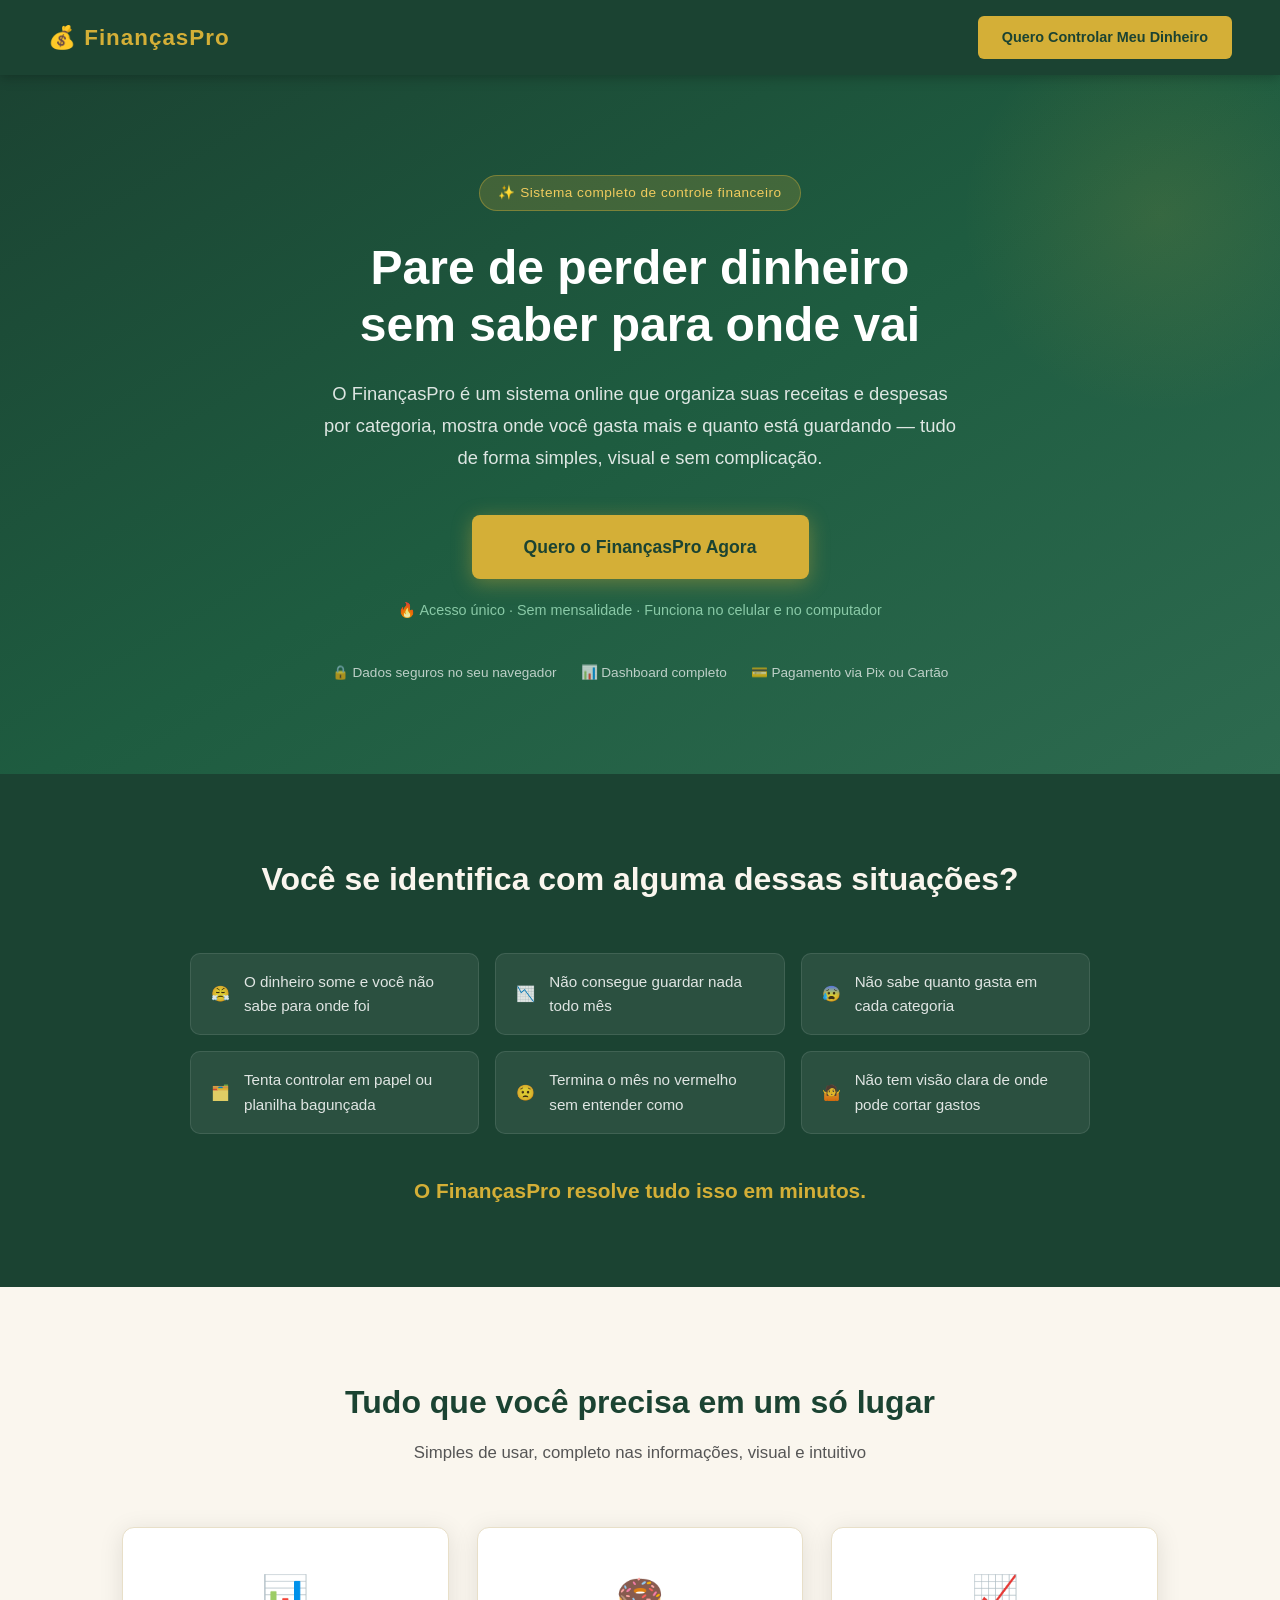
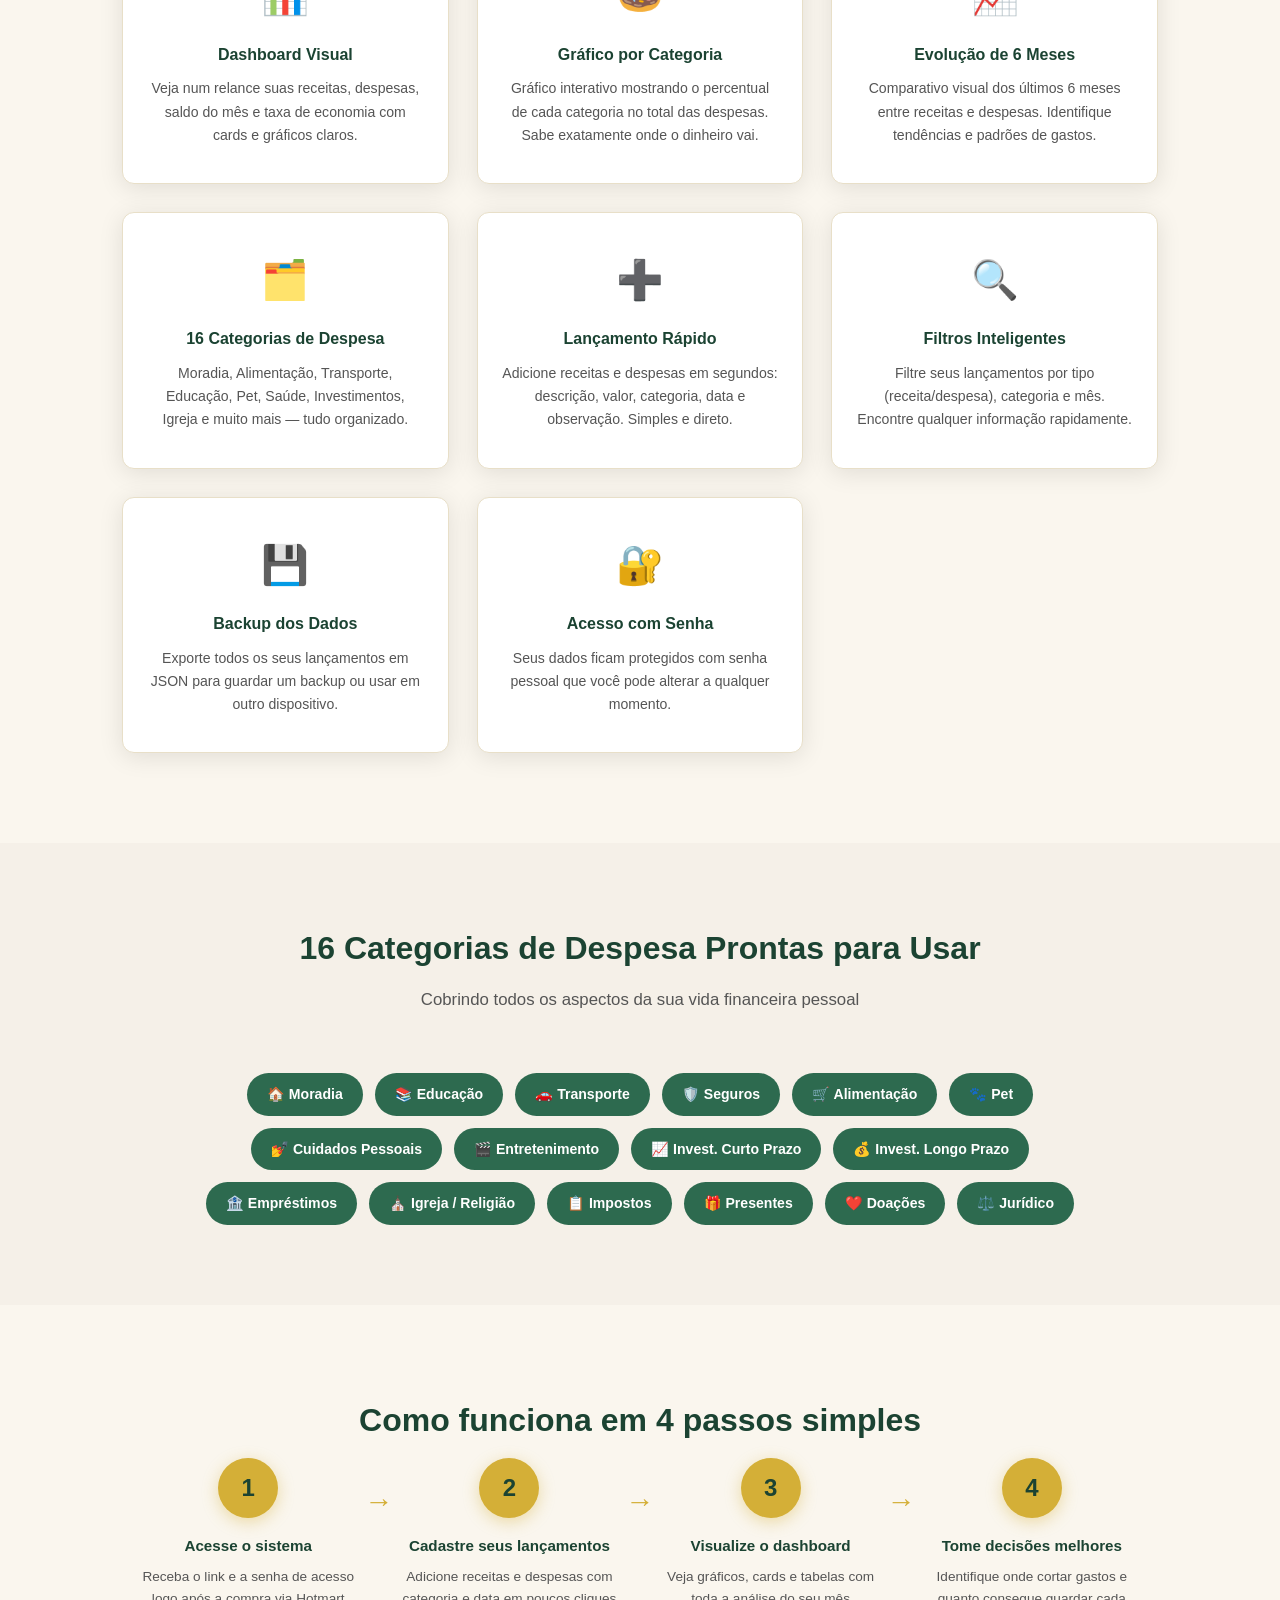
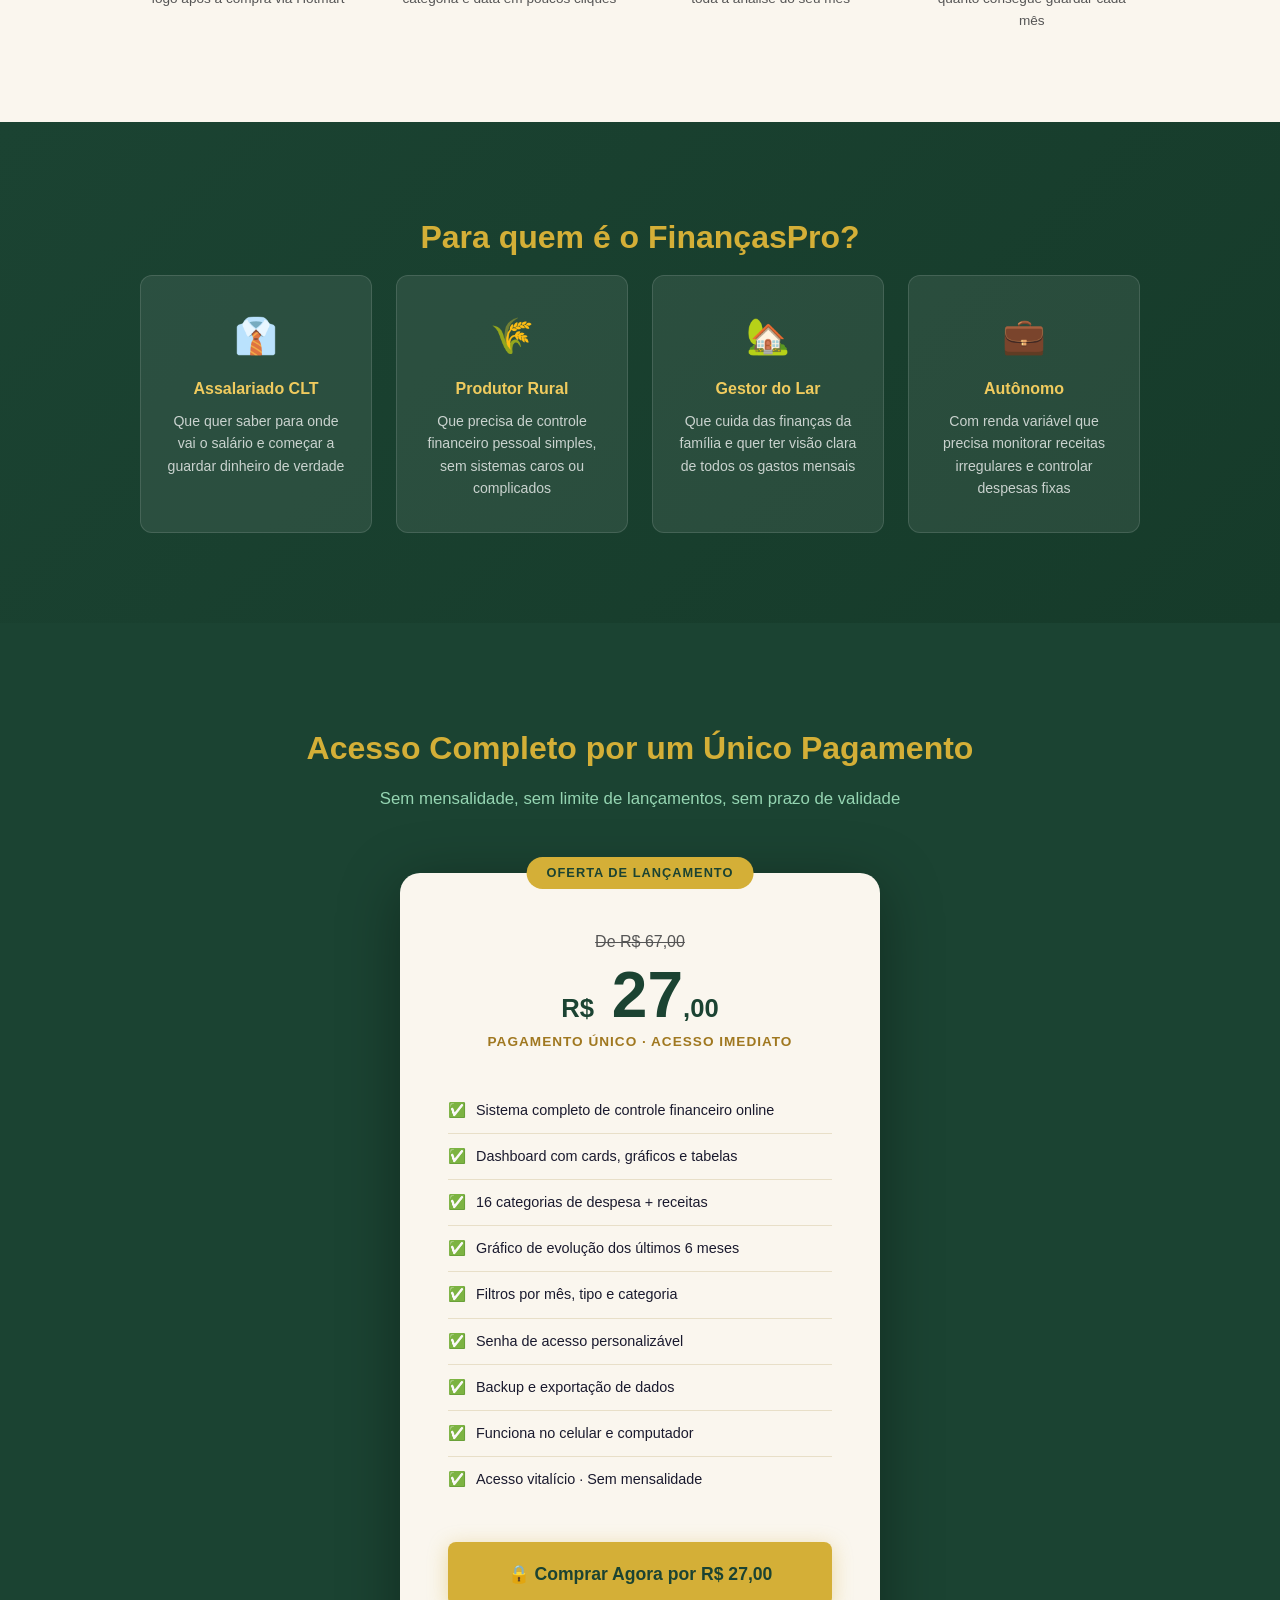
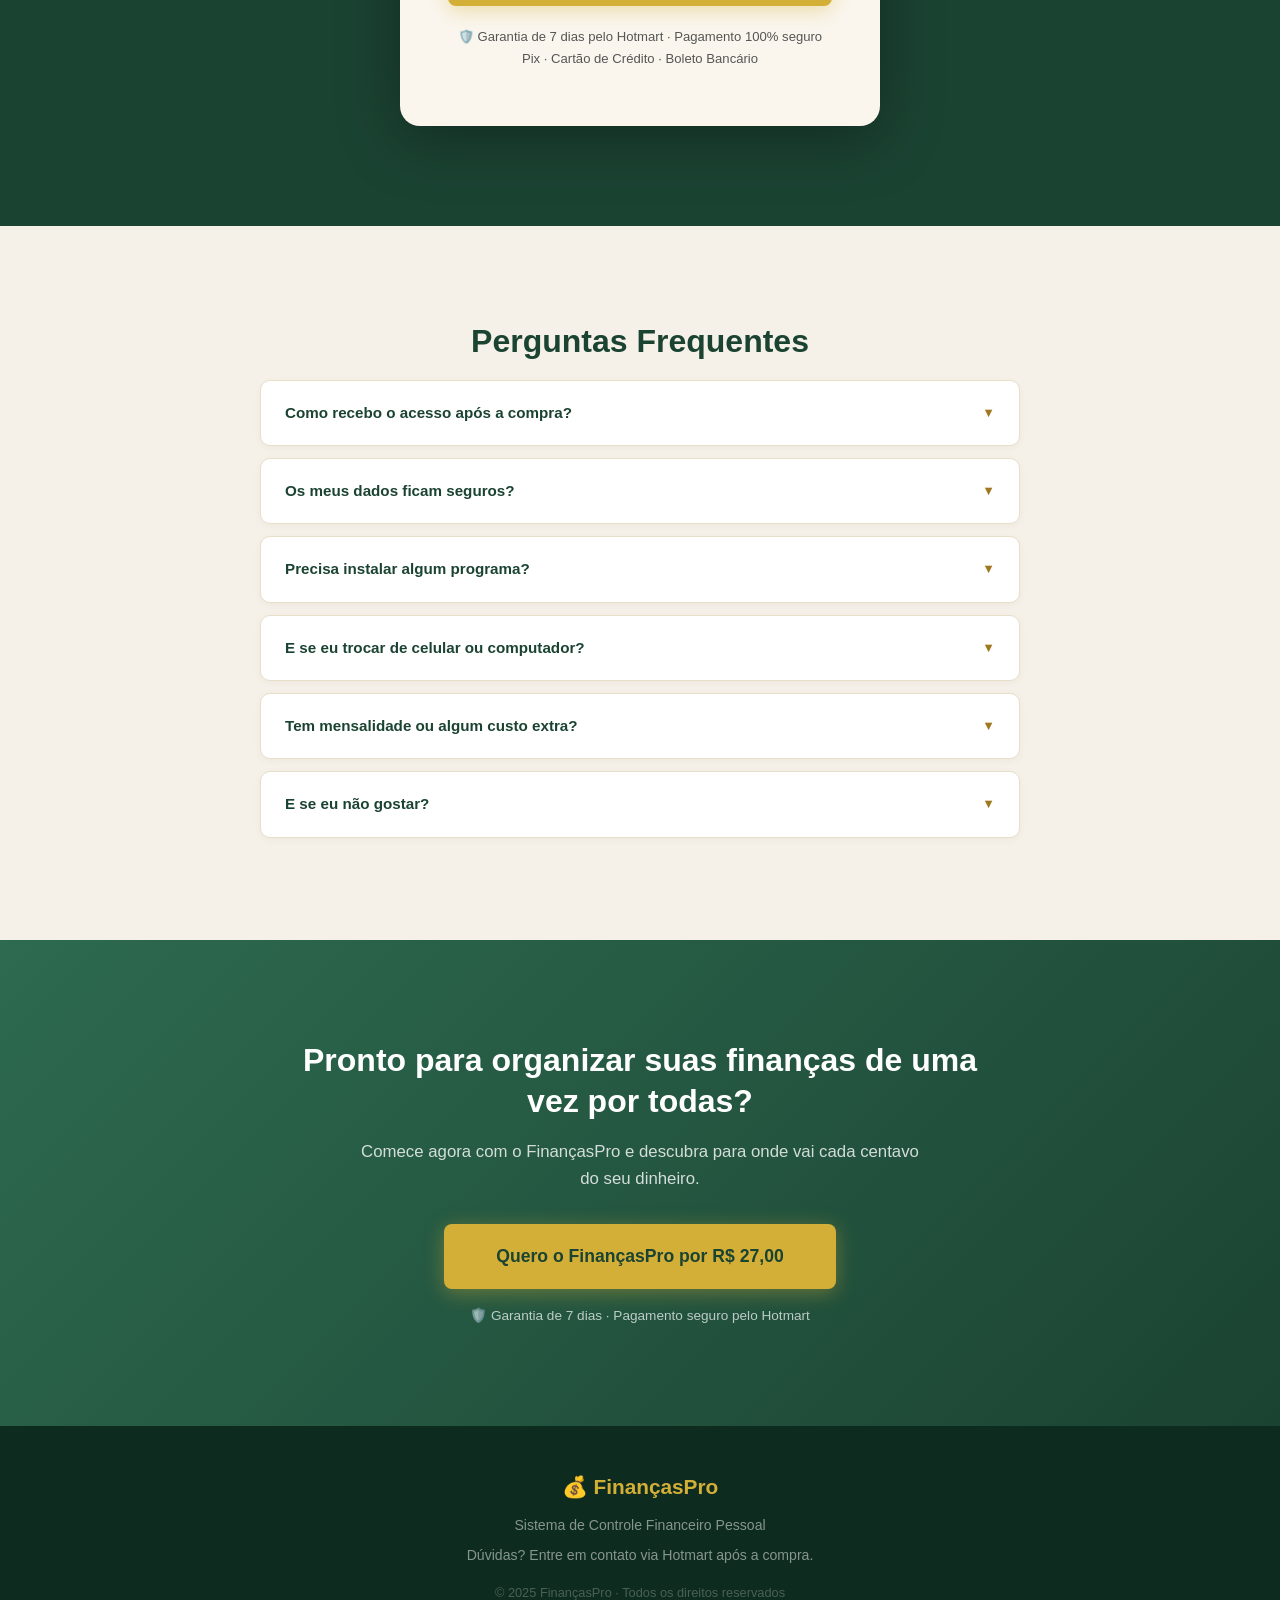
==== index.html @ b6986707 "Add files via upload" ====
<!DOCTYPE html>
<html lang="pt-BR">
<head>
  <meta charset="UTF-8">
  <meta name="viewport" content="width=device-width, initial-scale=1.0">
  <title>FinançasPro — Controle Financeiro Pessoal Inteligente</title>
  <link rel="stylesheet" href="css/style.css">
</head>
<body>

<!-- NAVBAR -->
<nav>
  <div class="logo">💰 FinançasPro</div>
  <a href="#comprar" class="nav-cta">Quero Controlar Meu Dinheiro</a>
</nav>

<!-- HERO -->
<section class="hero">
  <div class="hero-badge">✨ Sistema completo de controle financeiro</div>
  <h1>Pare de perder dinheiro<br>sem saber para onde vai</h1>
  <p>O FinançasPro é um sistema online que organiza suas receitas e despesas por categoria, mostra onde você gasta mais e quanto está guardando — tudo de forma simples, visual e sem complicação.</p>
  <a href="#comprar" class="hero-btn">Quero o FinançasPro Agora</a>
  <div class="hero-price">🔥 Acesso único · Sem mensalidade · Funciona no celular e no computador</div>
  <div class="hero-badges">
    <span>🔒 Dados seguros no seu navegador</span>
    <span>📊 Dashboard completo</span>
    <span>💳 Pagamento via Pix ou Cartão</span>
  </div>
</section>

<!-- PROBLEMA -->
<section class="problema">
  <div class="container">
    <h2 class="section-title">Você se identifica com alguma dessas situações?</h2>
    <div class="prob-grid">
      <div class="prob-item">😤 <span>O dinheiro some e você não sabe para onde foi</span></div>
      <div class="prob-item">📉 <span>Não consegue guardar nada todo mês</span></div>
      <div class="prob-item">😰 <span>Não sabe quanto gasta em cada categoria</span></div>
      <div class="prob-item">🗂️ <span>Tenta controlar em papel ou planilha bagunçada</span></div>
      <div class="prob-item">😟 <span>Termina o mês no vermelho sem entender como</span></div>
      <div class="prob-item">🤷 <span>Não tem visão clara de onde pode cortar gastos</span></div>
    </div>
    <p class="prob-solucao">O FinançasPro resolve tudo isso em minutos.</p>
  </div>
</section>

<!-- FEATURES -->
<section class="features" id="recursos">
  <div class="container">
    <h2 class="section-title">Tudo que você precisa em um só lugar</h2>
    <p class="section-subtitle">Simples de usar, completo nas informações, visual e intuitivo</p>
    <div class="features-grid">
      <div class="feature-card">
        <div class="feature-icon">📊</div>
        <h3>Dashboard Visual</h3>
        <p>Veja num relance suas receitas, despesas, saldo do mês e taxa de economia com cards e gráficos claros.</p>
      </div>
      <div class="feature-card">
        <div class="feature-icon">🍩</div>
        <h3>Gráfico por Categoria</h3>
        <p>Gráfico interativo mostrando o percentual de cada categoria no total das despesas. Sabe exatamente onde o dinheiro vai.</p>
      </div>
      <div class="feature-card">
        <div class="feature-icon">📈</div>
        <h3>Evolução de 6 Meses</h3>
        <p>Comparativo visual dos últimos 6 meses entre receitas e despesas. Identifique tendências e padrões de gastos.</p>
      </div>
      <div class="feature-card">
        <div class="feature-icon">🗂️</div>
        <h3>16 Categorias de Despesa</h3>
        <p>Moradia, Alimentação, Transporte, Educação, Pet, Saúde, Investimentos, Igreja e muito mais — tudo organizado.</p>
      </div>
      <div class="feature-card">
        <div class="feature-icon">➕</div>
        <h3>Lançamento Rápido</h3>
        <p>Adicione receitas e despesas em segundos: descrição, valor, categoria, data e observação. Simples e direto.</p>
      </div>
      <div class="feature-card">
        <div class="feature-icon">🔍</div>
        <h3>Filtros Inteligentes</h3>
        <p>Filtre seus lançamentos por tipo (receita/despesa), categoria e mês. Encontre qualquer informação rapidamente.</p>
      </div>
      <div class="feature-card">
        <div class="feature-icon">💾</div>
        <h3>Backup dos Dados</h3>
        <p>Exporte todos os seus lançamentos em JSON para guardar um backup ou usar em outro dispositivo.</p>
      </div>
      <div class="feature-card">
        <div class="feature-icon">🔐</div>
        <h3>Acesso com Senha</h3>
        <p>Seus dados ficam protegidos com senha pessoal que você pode alterar a qualquer momento.</p>
      </div>
    </div>
  </div>
</section>

<!-- CATEGORIAS -->
<section class="categories">
  <div class="container">
    <h2 class="section-title">16 Categorias de Despesa Prontas para Usar</h2>
    <p class="section-subtitle">Cobrindo todos os aspectos da sua vida financeira pessoal</p>
    <div class="categories-list">
      <span class="cat-tag">🏠 Moradia</span>
      <span class="cat-tag">📚 Educação</span>
      <span class="cat-tag">🚗 Transporte</span>
      <span class="cat-tag">🛡️ Seguros</span>
      <span class="cat-tag">🛒 Alimentação</span>
      <span class="cat-tag">🐾 Pet</span>
      <span class="cat-tag">💅 Cuidados Pessoais</span>
      <span class="cat-tag">🎬 Entretenimento</span>
      <span class="cat-tag">📈 Invest. Curto Prazo</span>
      <span class="cat-tag">💰 Invest. Longo Prazo</span>
      <span class="cat-tag">🏦 Empréstimos</span>
      <span class="cat-tag">⛪ Igreja / Religião</span>
      <span class="cat-tag">📋 Impostos</span>
      <span class="cat-tag">🎁 Presentes</span>
      <span class="cat-tag">❤️ Doações</span>
      <span class="cat-tag">⚖️ Jurídico</span>
    </div>
  </div>
</section>

<!-- COMO FUNCIONA -->
<section class="how-it-works">
  <div class="container">
    <h2 class="section-title">Como funciona em 4 passos simples</h2>
    <div class="steps">
      <div class="step">
        <div class="step-num">1</div>
        <h3>Acesse o sistema</h3>
        <p>Receba o link e a senha de acesso logo após a compra via Hotmart</p>
      </div>
      <div class="step-arrow">→</div>
      <div class="step">
        <div class="step-num">2</div>
        <h3>Cadastre seus lançamentos</h3>
        <p>Adicione receitas e despesas com categoria e data em poucos cliques</p>
      </div>
      <div class="step-arrow">→</div>
      <div class="step">
        <div class="step-num">3</div>
        <h3>Visualize o dashboard</h3>
        <p>Veja gráficos, cards e tabelas com toda a análise do seu mês</p>
      </div>
      <div class="step-arrow">→</div>
      <div class="step">
        <div class="step-num">4</div>
        <h3>Tome decisões melhores</h3>
        <p>Identifique onde cortar gastos e quanto consegue guardar cada mês</p>
      </div>
    </div>
  </div>
</section>

<!-- PARA QUEM É -->
<section class="para-quem">
  <div class="container">
    <h2 class="section-title" style="color:var(--dourado)">Para quem é o FinançasPro?</h2>
    <div class="publico-grid">
      <div class="publico-card">
        <div class="pub-icon">👔</div>
        <h3>Assalariado CLT</h3>
        <p>Que quer saber para onde vai o salário e começar a guardar dinheiro de verdade</p>
      </div>
      <div class="publico-card">
        <div class="pub-icon">🌾</div>
        <h3>Produtor Rural</h3>
        <p>Que precisa de controle financeiro pessoal simples, sem sistemas caros ou complicados</p>
      </div>
      <div class="publico-card">
        <div class="pub-icon">🏡</div>
        <h3>Gestor do Lar</h3>
        <p>Que cuida das finanças da família e quer ter visão clara de todos os gastos mensais</p>
      </div>
      <div class="publico-card">
        <div class="pub-icon">💼</div>
        <h3>Autônomo</h3>
        <p>Com renda variável que precisa monitorar receitas irregulares e controlar despesas fixas</p>
      </div>
    </div>
  </div>
</section>

<!-- PRICING -->
<section class="pricing" id="comprar">
  <div class="container">
    <h2 class="section-title" style="color:var(--dourado)">Acesso Completo por um Único Pagamento</h2>
    <p class="section-subtitle" style="color:var(--verde-accent)">Sem mensalidade, sem limite de lançamentos, sem prazo de validade</p>
    <div class="price-card">
      <div class="price-tag">OFERTA DE LANÇAMENTO</div>
      <div class="price-original">De R$ 67,00</div>
      <div class="price-value"><span>R$</span> 27<span>,00</span></div>
      <div class="price-label">pagamento único · acesso imediato</div>
      <ul class="price-list">
        <li>Sistema completo de controle financeiro online</li>
        <li>Dashboard com cards, gráficos e tabelas</li>
        <li>16 categorias de despesa + receitas</li>
        <li>Gráfico de evolução dos últimos 6 meses</li>
        <li>Filtros por mês, tipo e categoria</li>
        <li>Senha de acesso personalizável</li>
        <li>Backup e exportação de dados</li>
        <li>Funciona no celular e computador</li>
        <li>Acesso vitalício · Sem mensalidade</li>
      </ul>
      <a href="https://hotmart.com/SEU-LINK-AQUI" class="buy-btn" target="_blank">
        🔒 Comprar Agora por R$ 27,00
      </a>
      <div class="guarantee">
        🛡️ Garantia de 7 dias pelo Hotmart · Pagamento 100% seguro<br>
        Pix · Cartão de Crédito · Boleto Bancário
      </div>
    </div>
  </div>
</section>

<!-- FAQ -->
<section class="faq">
  <div class="container">
    <h2 class="section-title">Perguntas Frequentes</h2>
    <div class="faq-list">
      <div class="faq-item">
        <div class="faq-question">Como recebo o acesso após a compra? <span class="faq-arrow">▼</span></div>
        <div class="faq-answer">Imediatamente após a confirmação do pagamento, o Hotmart envia o link de acesso e a senha para o seu e-mail cadastrado.</div>
      </div>
      <div class="faq-item">
        <div class="faq-question">Os meus dados ficam seguros? <span class="faq-arrow">▼</span></div>
        <div class="faq-answer">Sim! Os dados ficam salvos diretamente no seu navegador (tecnologia LocalStorage), sem passar por nenhum servidor externo. Ninguém além de você tem acesso às suas informações.</div>
      </div>
      <div class="faq-item">
        <div class="faq-question">Precisa instalar algum programa? <span class="faq-arrow">▼</span></div>
        <div class="faq-answer">Não! O FinançasPro funciona diretamente no navegador, tanto no celular quanto no computador. Sem instalação, sem cadastro, sem complicação.</div>
      </div>
      <div class="faq-item">
        <div class="faq-question">E se eu trocar de celular ou computador? <span class="faq-arrow">▼</span></div>
        <div class="faq-answer">Basta exportar seus dados (função de backup no sistema), copiar o arquivo gerado para o novo dispositivo e importar. Seus lançamentos estarão todos lá.</div>
      </div>
      <div class="faq-item">
        <div class="faq-question">Tem mensalidade ou algum custo extra? <span class="faq-arrow">▼</span></div>
        <div class="faq-answer">Não! É um pagamento único e você tem acesso para sempre. Sem mensalidade, sem cobrança recorrente, sem surpresas.</div>
      </div>
      <div class="faq-item">
        <div class="faq-question">E se eu não gostar? <span class="faq-arrow">▼</span></div>
        <div class="faq-answer">O Hotmart oferece garantia de 7 dias. Se dentro desse prazo você não estiver satisfeito, basta solicitar o reembolso e receber de volta 100% do valor pago.</div>
      </div>
    </div>
  </div>
</section>

<!-- CTA FINAL -->
<section class="cta-final">
  <div class="container" style="text-align:center">
    <h2>Pronto para organizar suas finanças de uma vez por todas?</h2>
    <p>Comece agora com o FinançasPro e descubra para onde vai cada centavo do seu dinheiro.</p>
    <a href="#comprar" class="hero-btn" style="margin-top:32px;display:inline-block">
      Quero o FinançasPro por R$ 27,00
    </a>
    <div style="margin-top:16px;color:rgba(255,255,255,0.7);font-size:0.85rem">🛡️ Garantia de 7 dias · Pagamento seguro pelo Hotmart</div>
  </div>
</section>

<!-- FOOTER -->
<footer>
  <div class="footer-logo">💰 FinançasPro</div>
  <p>Sistema de Controle Financeiro Pessoal</p>
  <p style="margin-top:8px">Dúvidas? Entre em contato via Hotmart após a compra.</p>
  <p style="margin-top:16px;font-size:0.8rem;opacity:0.5">© 2025 FinançasPro · Todos os direitos reservados</p>
</footer>

<script>
  // FAQ accordion
  document.querySelectorAll('.faq-question').forEach(q => {
    q.addEventListener('click', () => {
      const item = q.parentElement;
      const isOpen = item.classList.contains('open');
      document.querySelectorAll('.faq-item').forEach(i => i.classList.remove('open'));
      if (!isOpen) item.classList.add('open');
    });
  });

  // Smooth scroll
  document.querySelectorAll('a[href^="#"]').forEach(a => {
    a.addEventListener('click', e => {
      e.preventDefault();
      const target = document.querySelector(a.getAttribute('href'));
      if (target) target.scrollIntoView({ behavior: 'smooth', block: 'start' });
    });
  });

  // Animate on scroll
  const observer = new IntersectionObserver((entries) => {
    entries.forEach(e => { if (e.isIntersecting) e.target.classList.add('visible'); });
  }, { threshold: 0.1 });
  document.querySelectorAll('.feature-card, .publico-card, .step, .prob-item').forEach(el => observer.observe(el));
</script>
</body>
</html>
---- css/style.css ----
/* ================================================
   FinançasPro — Landing Page CSS
   Paleta: Verdes + Dourados + Bege | Font: Tahoma
   ================================================ */

:root {
  --verde-escuro:   #1B4332;
  --verde-medio:    #2D6A4F;
  --verde-claro:    #52B788;
  --verde-accent:   #95D5B2;
  --dourado:        #D4AF37;
  --dourado-claro:  #F0CB5E;
  --dourado-escuro: #A07820;
  --bege:           #F5F0E8;
  --bege-claro:     #FAF6EE;
  --bege-escuro:    #E8DFC8;
  --texto-escuro:   #1A1A2E;
  --texto-medio:    #555555;
  --branco:         #FFFFFF;
  --sombra:         0 4px 24px rgba(0,0,0,0.10);
  --sombra-forte:   0 8px 40px rgba(0,0,0,0.18);
}

* { box-sizing: border-box; margin: 0; padding: 0; }
html { scroll-behavior: smooth; }

body {
  font-family: Tahoma, Geneva, Verdana, sans-serif;
  background: var(--bege-claro);
  color: var(--texto-escuro);
  line-height: 1.6;
}

.container {
  max-width: 1100px;
  margin: 0 auto;
  padding: 0 32px;
}

/* ================================================
   NAVBAR
   ================================================ */
nav {
  background: var(--verde-escuro);
  padding: 16px 48px;
  display: flex;
  justify-content: space-between;
  align-items: center;
  position: sticky;
  top: 0;
  z-index: 100;
  box-shadow: 0 2px 12px rgba(0,0,0,0.25);
}

.logo {
  color: var(--dourado);
  font-size: 1.4rem;
  font-weight: bold;
  letter-spacing: 1px;
}

.nav-cta {
  background: var(--dourado);
  color: var(--verde-escuro);
  padding: 10px 24px;
  border-radius: 6px;
  font-family: Tahoma, sans-serif;
  font-weight: bold;
  font-size: 0.9rem;
  text-decoration: none;
  transition: background 0.2s, transform 0.2s;
}
.nav-cta:hover { background: var(--dourado-claro); transform: translateY(-1px); }

/* ================================================
   HERO
   ================================================ */
.hero {
  background: linear-gradient(150deg, var(--verde-escuro) 0%, #1E5C40 50%, #2D6A4F 100%);
  padding: 100px 48px 90px;
  text-align: center;
  position: relative;
  overflow: hidden;
}

.hero::before {
  content: '';
  position: absolute;
  top: -60px; right: -80px;
  width: 400px; height: 400px;
  background: radial-gradient(circle, rgba(212,175,55,0.12) 0%, transparent 70%);
  pointer-events: none;
}

.hero-badge {
  display: inline-block;
  background: rgba(212,175,55,0.2);
  color: var(--dourado-claro);
  border: 1px solid rgba(212,175,55,0.4);
  padding: 6px 18px;
  border-radius: 20px;
  font-size: 0.85rem;
  margin-bottom: 28px;
  letter-spacing: 0.5px;
}

.hero h1 {
  color: var(--branco);
  font-size: 3rem;
  line-height: 1.2;
  margin-bottom: 24px;
  max-width: 720px;
  margin-left: auto;
  margin-right: auto;
}

.hero h1 br + * { color: var(--dourado); }

.hero p {
  color: rgba(255,255,255,0.85);
  font-size: 1.15rem;
  max-width: 640px;
  margin: 0 auto 40px;
  line-height: 1.75;
}

.hero-btn {
  background: var(--dourado);
  color: var(--verde-escuro);
  padding: 18px 52px;
  border-radius: 8px;
  font-size: 1.1rem;
  font-weight: bold;
  text-decoration: none;
  display: inline-block;
  font-family: Tahoma, sans-serif;
  transition: transform 0.2s, background 0.2s, box-shadow 0.2s;
  box-shadow: 0 4px 20px rgba(212,175,55,0.4);
}
.hero-btn:hover {
  transform: translateY(-3px);
  background: var(--dourado-claro);
  box-shadow: 0 8px 28px rgba(212,175,55,0.5);
}

.hero-price {
  color: var(--verde-accent);
  margin-top: 20px;
  font-size: 0.9rem;
  opacity: 0.9;
}

.hero-badges {
  display: flex;
  gap: 24px;
  justify-content: center;
  flex-wrap: wrap;
  margin-top: 40px;
}
.hero-badges span {
  color: rgba(255,255,255,0.7);
  font-size: 0.85rem;
  display: flex;
  align-items: center;
  gap: 6px;
}

/* ================================================
   PROBLEMA
   ================================================ */
.problema {
  padding: 80px 48px;
  background: var(--verde-escuro);
}

.problema .section-title { color: var(--bege-claro); margin-bottom: 48px; }

.prob-grid {
  display: grid;
  grid-template-columns: repeat(auto-fit, minmax(280px, 1fr));
  gap: 16px;
  max-width: 900px;
  margin: 0 auto 40px;
}

.prob-item {
  display: flex;
  align-items: center;
  gap: 14px;
  background: rgba(255,255,255,0.07);
  border: 1px solid rgba(255,255,255,0.1);
  border-radius: 10px;
  padding: 16px 20px;
  color: rgba(255,255,255,0.85);
  font-size: 0.95rem;
  opacity: 0;
  transform: translateY(20px);
  transition: opacity 0.5s, transform 0.5s;
}
.prob-item.visible { opacity: 1; transform: translateY(0); }
.prob-item span { flex: 1; }

.prob-solucao {
  text-align: center;
  color: var(--dourado);
  font-size: 1.3rem;
  font-weight: bold;
  margin-top: 32px;
}

/* ================================================
   FEATURES
   ================================================ */
.features {
  padding: 90px 48px;
  background: var(--bege-claro);
}

.section-title {
  text-align: center;
  font-size: 2rem;
  color: var(--verde-escuro);
  margin-bottom: 12px;
}

.section-subtitle {
  text-align: center;
  color: var(--texto-medio);
  margin-bottom: 60px;
  font-size: 1.05rem;
}

.features-grid {
  display: grid;
  grid-template-columns: repeat(auto-fit, minmax(240px, 1fr));
  gap: 28px;
  max-width: 1100px;
  margin: 0 auto;
}

.feature-card {
  background: var(--branco);
  border: 1px solid var(--bege-escuro);
  border-radius: 12px;
  padding: 36px 24px;
  text-align: center;
  box-shadow: var(--sombra);
  transition: transform 0.3s, box-shadow 0.3s;
  opacity: 0;
  transform: translateY(20px);
}
.feature-card.visible { opacity: 1; transform: translateY(0); }
.feature-card:hover { transform: translateY(-6px); box-shadow: var(--sombra-forte); }

.feature-icon {
  font-size: 2.4rem;
  margin-bottom: 16px;
  display: block;
}

.feature-card h3 {
  color: var(--verde-escuro);
  font-size: 1rem;
  margin-bottom: 10px;
}

.feature-card p {
  color: var(--texto-medio);
  font-size: 0.88rem;
  line-height: 1.65;
}

/* ================================================
   CATEGORIES
   ================================================ */
.categories {
  padding: 80px 48px;
  background: var(--bege);
}

.categories-list {
  display: flex;
  flex-wrap: wrap;
  gap: 12px;
  justify-content: center;
  max-width: 900px;
  margin: 0 auto;
}

.cat-tag {
  background: var(--verde-medio);
  color: var(--branco);
  padding: 10px 20px;
  border-radius: 24px;
  font-size: 0.88rem;
  font-weight: bold;
  transition: background 0.2s, transform 0.2s;
}
.cat-tag:hover { background: var(--verde-escuro); transform: translateY(-2px); }

/* ================================================
   HOW IT WORKS
   ================================================ */
.how-it-works {
  padding: 90px 48px;
  background: var(--bege-claro);
}

.steps {
  display: flex;
  align-items: flex-start;
  gap: 8px;
  max-width: 1000px;
  margin: 0 auto;
  justify-content: center;
  flex-wrap: wrap;
}

.step {
  text-align: center;
  flex: 1;
  min-width: 180px;
  max-width: 220px;
  opacity: 0;
  transform: translateY(20px);
  transition: opacity 0.5s, transform 0.5s;
}
.step.visible { opacity: 1; transform: translateY(0); }

.step-num {
  width: 60px;
  height: 60px;
  border-radius: 50%;
  background: var(--dourado);
  color: var(--verde-escuro);
  font-size: 1.5rem;
  font-weight: bold;
  display: flex;
  align-items: center;
  justify-content: center;
  margin: 0 auto 16px;
  box-shadow: 0 4px 16px rgba(212,175,55,0.4);
}

.step h3 { color: var(--verde-escuro); margin-bottom: 8px; font-size: 0.95rem; }
.step p { color: var(--texto-medio); font-size: 0.85rem; line-height: 1.6; }

.step-arrow {
  color: var(--dourado);
  font-size: 1.8rem;
  padding-top: 20px;
  flex-shrink: 0;
}

/* ================================================
   PARA QUEM É
   ================================================ */
.para-quem {
  padding: 90px 48px;
  background: linear-gradient(135deg, var(--verde-escuro), #163B2A);
}

.para-quem .section-title { color: var(--dourado); }
.para-quem .section-subtitle { color: var(--verde-accent); margin-bottom: 56px; }

.publico-grid {
  display: grid;
  grid-template-columns: repeat(auto-fit, minmax(220px, 1fr));
  gap: 24px;
  max-width: 1000px;
  margin: 0 auto;
}

.publico-card {
  background: rgba(255,255,255,0.08);
  border: 1px solid rgba(255,255,255,0.12);
  border-radius: 12px;
  padding: 32px 24px;
  text-align: center;
  opacity: 0;
  transform: translateY(20px);
  transition: opacity 0.5s, transform 0.5s, background 0.2s;
}
.publico-card.visible { opacity: 1; transform: translateY(0); }
.publico-card:hover { background: rgba(255,255,255,0.14); }

.pub-icon { font-size: 2.2rem; margin-bottom: 12px; }
.publico-card h3 { color: var(--dourado-claro); font-size: 1rem; margin-bottom: 8px; }
.publico-card p { color: rgba(255,255,255,0.75); font-size: 0.88rem; line-height: 1.6; }

/* ================================================
   PRICING
   ================================================ */
.pricing {
  padding: 100px 48px;
  background: var(--verde-escuro);
  text-align: center;
}

.price-card {
  background: var(--bege-claro);
  border-radius: 20px;
  padding: 56px 48px;
  max-width: 480px;
  margin: 0 auto;
  box-shadow: 0 12px 60px rgba(0,0,0,0.35);
  position: relative;
}

.price-tag {
  position: absolute;
  top: -16px;
  left: 50%;
  transform: translateX(-50%);
  background: var(--dourado);
  color: var(--verde-escuro);
  font-size: 0.8rem;
  font-weight: bold;
  padding: 6px 20px;
  border-radius: 20px;
  white-space: nowrap;
  letter-spacing: 1px;
}

.price-original {
  color: var(--texto-medio);
  font-size: 1rem;
  text-decoration: line-through;
  margin-bottom: 8px;
}

.price-value {
  font-size: 4rem;
  font-weight: bold;
  color: var(--verde-escuro);
  line-height: 1;
  margin-bottom: 4px;
}
.price-value span { font-size: 1.6rem; }

.price-label {
  color: var(--dourado-escuro);
  font-size: 0.85rem;
  font-weight: bold;
  text-transform: uppercase;
  letter-spacing: 1px;
  margin-bottom: 36px;
}

.price-list {
  list-style: none;
  margin-bottom: 40px;
  text-align: left;
}

.price-list li {
  padding: 11px 0;
  border-bottom: 1px solid var(--bege-escuro);
  color: var(--texto-escuro);
  font-size: 0.9rem;
  display: flex;
  align-items: center;
  gap: 10px;
}
.price-list li::before { content: "✅"; flex-shrink: 0; }
.price-list li:last-child { border-bottom: none; }

.buy-btn {
  background: var(--dourado);
  color: var(--verde-escuro);
  padding: 18px 48px;
  border-radius: 8px;
  font-size: 1.1rem;
  font-weight: bold;
  text-decoration: none;
  display: inline-block;
  font-family: Tahoma, sans-serif;
  transition: background 0.2s, transform 0.2s, box-shadow 0.2s;
  box-shadow: 0 4px 20px rgba(212,175,55,0.4);
  width: 100%;
  text-align: center;
}
.buy-btn:hover {
  background: var(--dourado-claro);
  transform: translateY(-2px);
  box-shadow: 0 8px 28px rgba(212,175,55,0.5);
}

.guarantee {
  color: var(--texto-medio);
  font-size: 0.82rem;
  margin-top: 20px;
  line-height: 1.7;
}

/* ================================================
   FAQ
   ================================================ */
.faq {
  padding: 90px 48px;
  background: var(--bege);
}

.faq-list {
  max-width: 760px;
  margin: 0 auto;
}

.faq-item {
  background: var(--branco);
  border-radius: 10px;
  margin-bottom: 12px;
  overflow: hidden;
  border: 1px solid var(--bege-escuro);
  box-shadow: 0 2px 8px rgba(0,0,0,0.04);
  transition: box-shadow 0.2s;
}
.faq-item:hover { box-shadow: var(--sombra); }

.faq-question {
  padding: 20px 24px;
  cursor: pointer;
  font-weight: bold;
  color: var(--verde-escuro);
  display: flex;
  justify-content: space-between;
  align-items: center;
  font-size: 0.95rem;
  user-select: none;
}

.faq-answer {
  padding: 0 24px;
  max-height: 0;
  overflow: hidden;
  transition: max-height 0.35s ease, padding 0.2s;
  color: var(--texto-medio);
  font-size: 0.9rem;
  line-height: 1.75;
}

.faq-item.open .faq-answer { max-height: 200px; padding: 0 24px 20px; }
.faq-arrow { transition: transform 0.3s; font-size: 0.8rem; color: var(--dourado-escuro); }
.faq-item.open .faq-arrow { transform: rotate(180deg); }

/* ================================================
   CTA FINAL
   ================================================ */
.cta-final {
  padding: 100px 48px;
  background: linear-gradient(135deg, var(--verde-medio), var(--verde-escuro));
}

.cta-final h2 {
  color: var(--branco);
  font-size: 2rem;
  margin-bottom: 16px;
  max-width: 700px;
  margin-left: auto;
  margin-right: auto;
  text-align: center;
  line-height: 1.3;
}

.cta-final p {
  color: rgba(255,255,255,0.8);
  font-size: 1.05rem;
  max-width: 560px;
  margin: 0 auto;
  text-align: center;
}

/* ================================================
   FOOTER
   ================================================ */
footer {
  background: #0D2B1E;
  padding: 44px 48px;
  text-align: center;
}

.footer-logo {
  color: var(--dourado);
  font-size: 1.3rem;
  font-weight: bold;
  margin-bottom: 10px;
}

footer p { color: rgba(255,255,255,0.5); font-size: 0.88rem; }

/* ================================================
   RESPONSIVO
   ================================================ */
@media (max-width: 768px) {
  nav { padding: 14px 20px; }
  .nav-cta { display: none; }
  .hero { padding: 72px 24px 64px; }
  .hero h1 { font-size: 2rem; }
  .hero p { font-size: 1rem; }
  .hero-btn { padding: 16px 36px; font-size: 1rem; }
  .hero-badges { gap: 12px; }

  .problema, .features, .categories, .how-it-works, .para-quem, .faq, .cta-final { padding: 64px 24px; }
  .pricing { padding: 72px 20px; }
  .price-card { padding: 48px 28px; }

  .step-arrow { display: none; }
  .steps { gap: 24px; }

  .section-title { font-size: 1.6rem; }
  footer { padding: 36px 24px; }
}
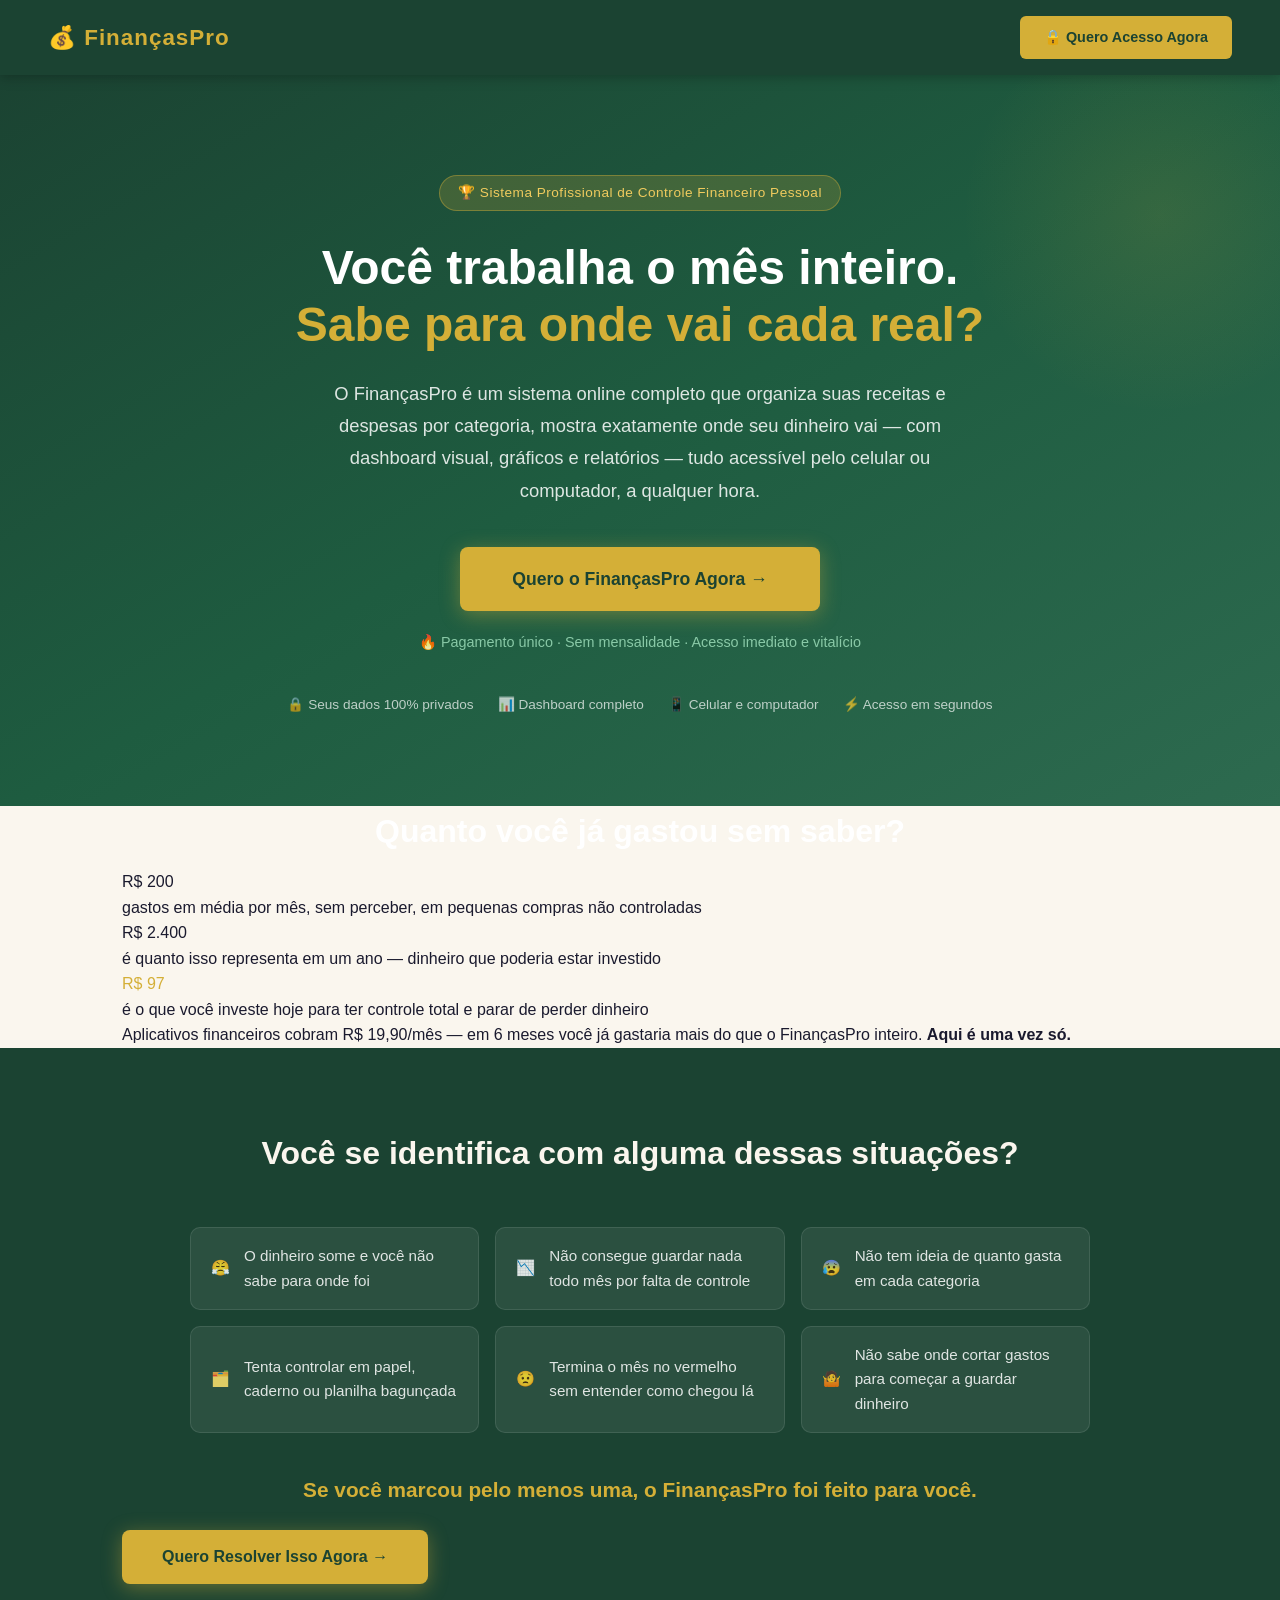
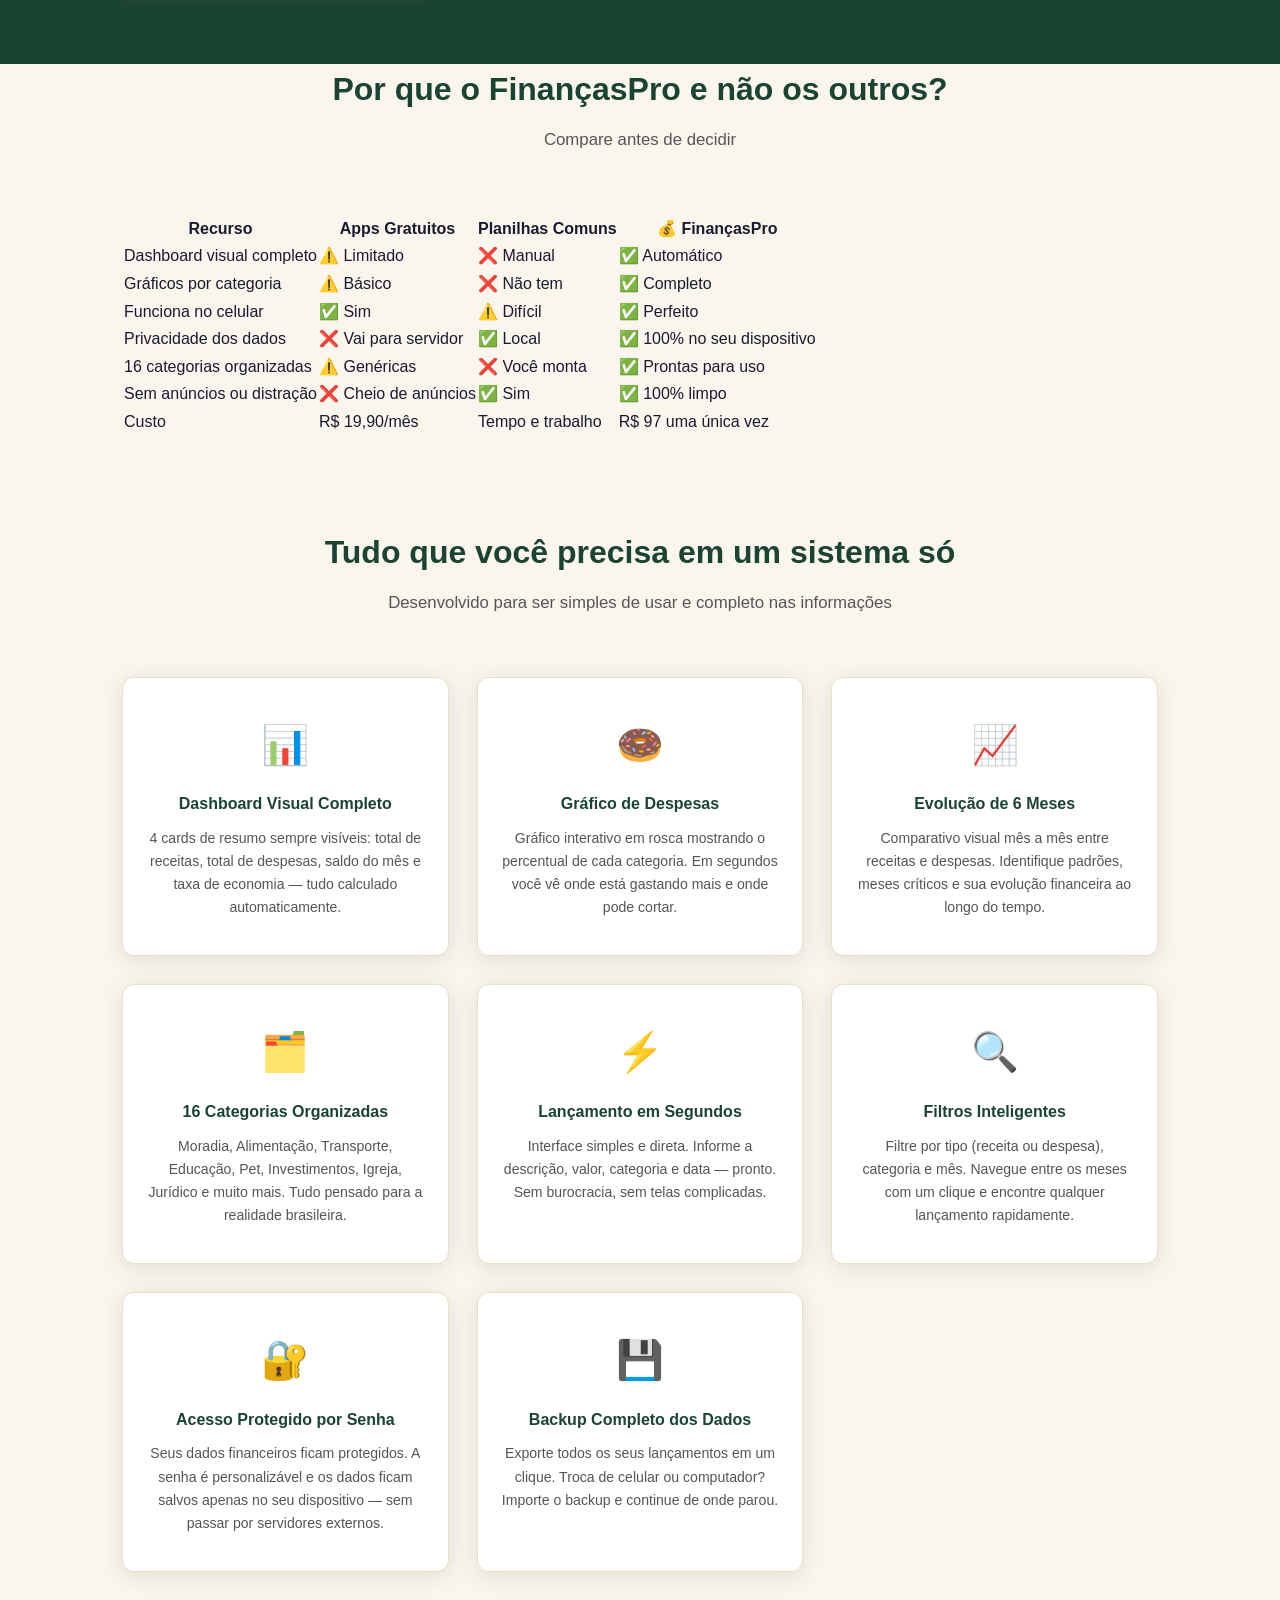
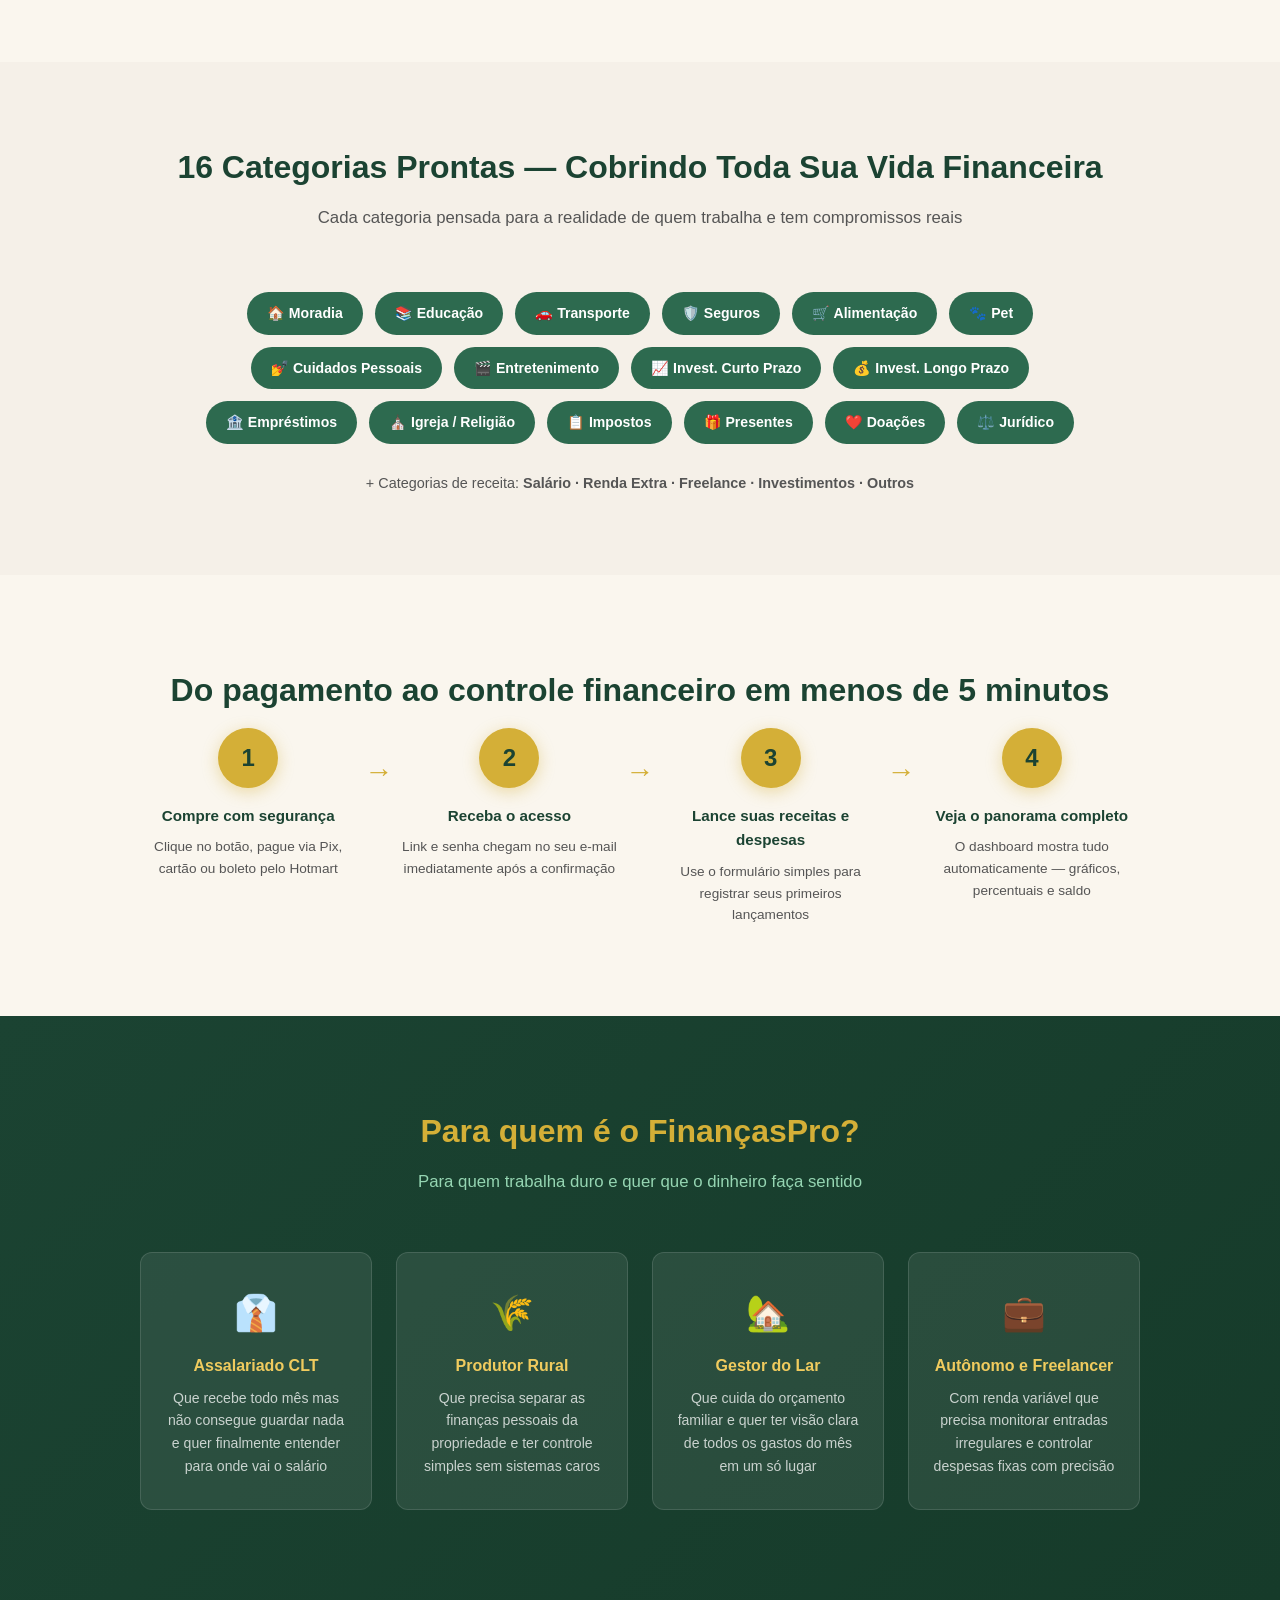
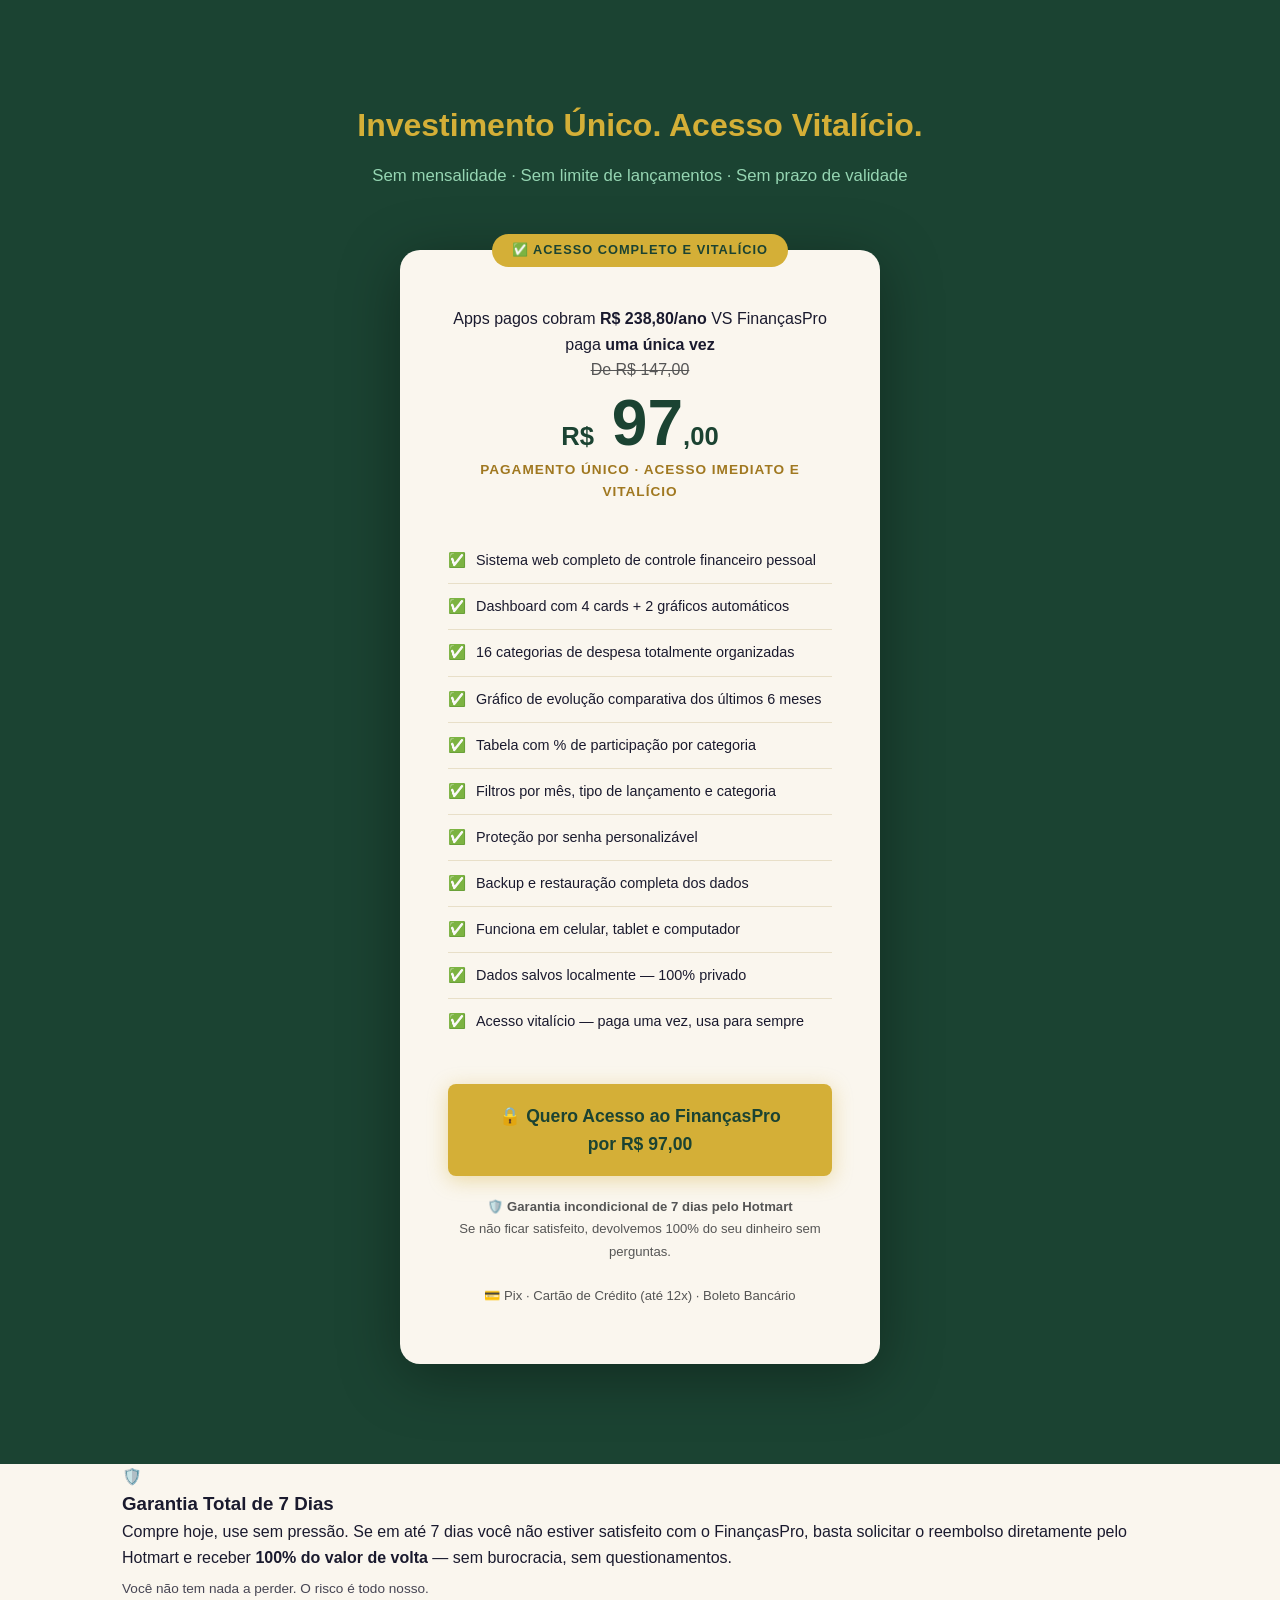
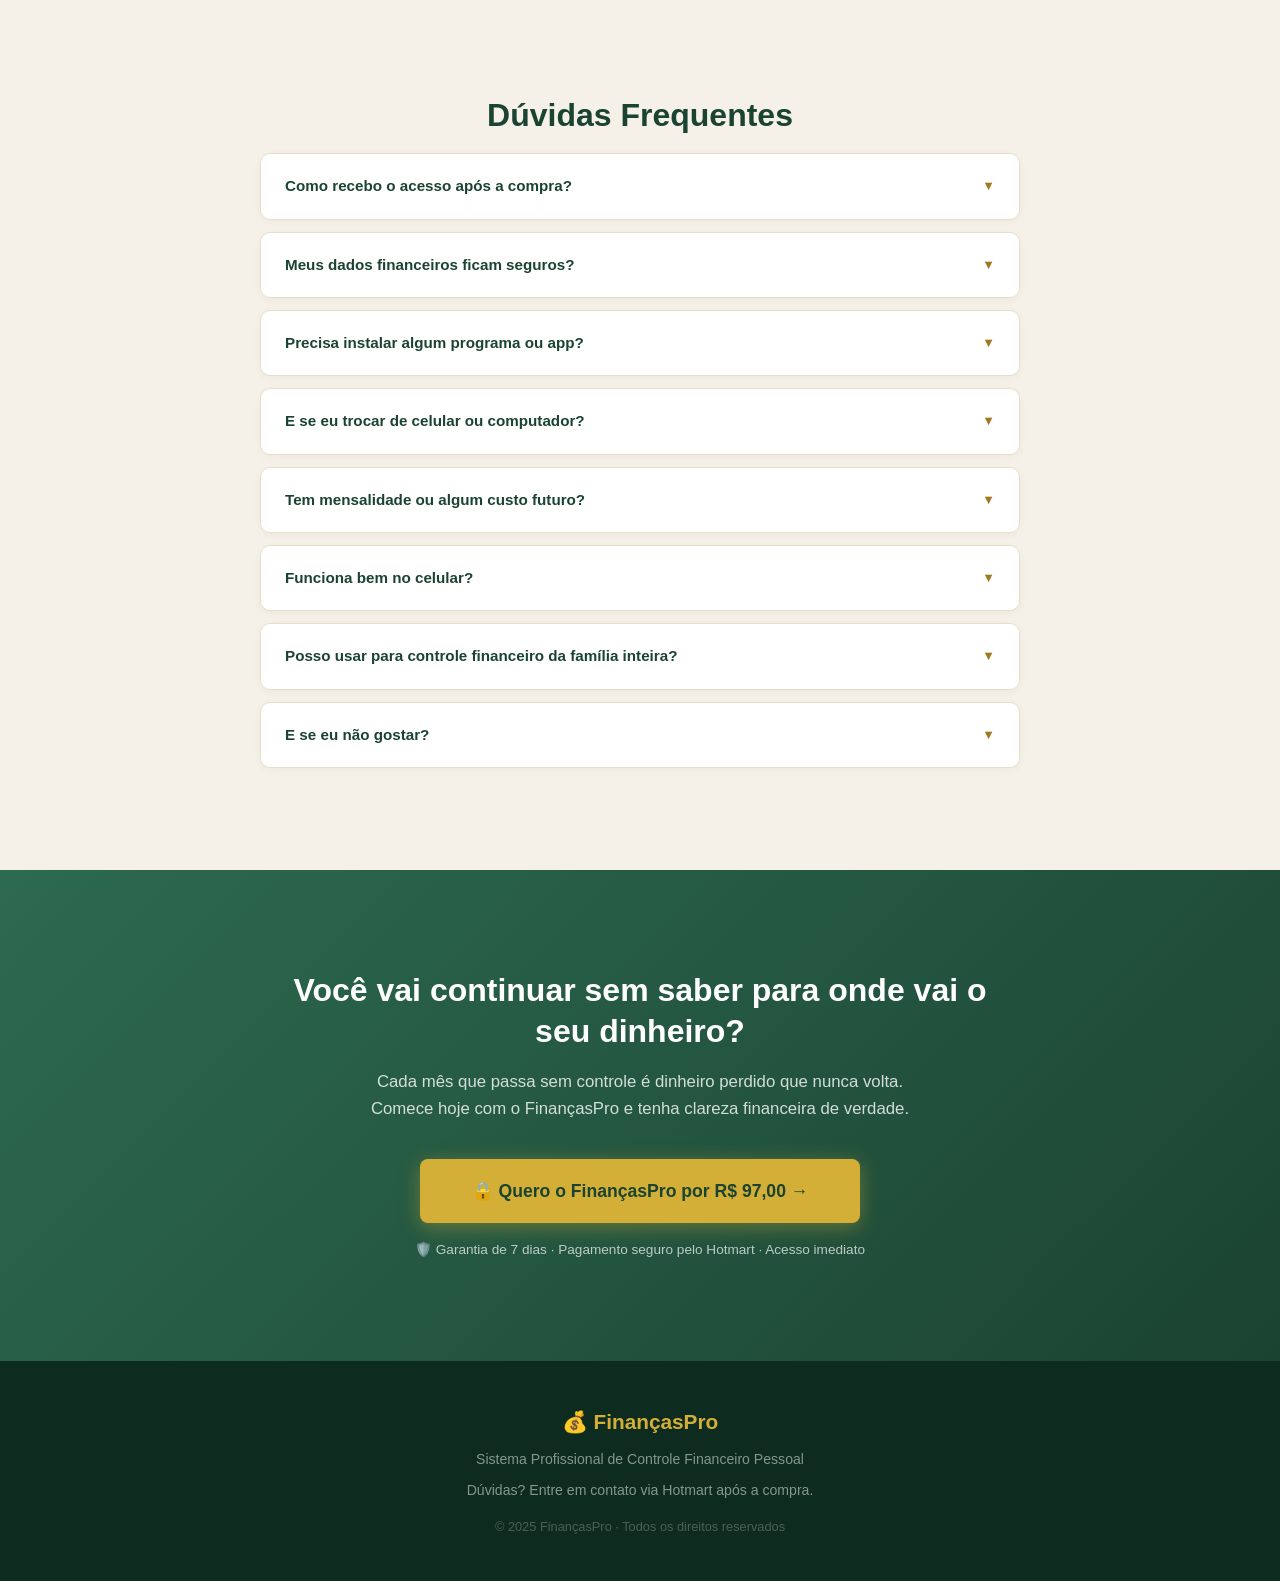
==== commit abc31026: "Revise content and structure in index.html Updated various sections of the index.html file to enhanc" ====
--- a/index.html
+++ b/index.html
@@ -3,7 +3,7 @@
 <head>
   <meta charset="UTF-8">
   <meta name="viewport" content="width=device-width, initial-scale=1.0">
-  <title>FinançasPro — Controle Financeiro Pessoal Inteligente</title>
+  <title>FinançasPro — Controle Total das Suas Finanças em Um Único Lugar</title>
   <link rel="stylesheet" href="css/style.css">
 </head>
 <body>
@@ -11,20 +11,43 @@
 <!-- NAVBAR -->
 <nav>
   <div class="logo">💰 FinançasPro</div>
-  <a href="#comprar" class="nav-cta">Quero Controlar Meu Dinheiro</a>
+  <a href="#comprar" class="nav-cta">🔒 Quero Acesso Agora</a>
 </nav>
 
 <!-- HERO -->
 <section class="hero">
-  <div class="hero-badge">✨ Sistema completo de controle financeiro</div>
-  <h1>Pare de perder dinheiro<br>sem saber para onde vai</h1>
-  <p>O FinançasPro é um sistema online que organiza suas receitas e despesas por categoria, mostra onde você gasta mais e quanto está guardando — tudo de forma simples, visual e sem complicação.</p>
-  <a href="#comprar" class="hero-btn">Quero o FinançasPro Agora</a>
-  <div class="hero-price">🔥 Acesso único · Sem mensalidade · Funciona no celular e no computador</div>
+  <div class="hero-badge">🏆 Sistema Profissional de Controle Financeiro Pessoal</div>
+  <h1>Você trabalha o mês inteiro.<br><span style="color:var(--dourado)">Sabe para onde vai cada real?</span></h1>
+  <p>O FinançasPro é um sistema online completo que organiza suas receitas e despesas por categoria, mostra exatamente onde seu dinheiro vai — com dashboard visual, gráficos e relatórios — tudo acessível pelo celular ou computador, a qualquer hora.</p>
+  <a href="#comprar" class="hero-btn">Quero o FinançasPro Agora →</a>
+  <div class="hero-price">🔥 Pagamento único · Sem mensalidade · Acesso imediato e vitalício</div>
   <div class="hero-badges">
-    <span>🔒 Dados seguros no seu navegador</span>
+    <span>🔒 Seus dados 100% privados</span>
     <span>📊 Dashboard completo</span>
-    <span>💳 Pagamento via Pix ou Cartão</span>
+    <span>📱 Celular e computador</span>
+    <span>⚡ Acesso em segundos</span>
+  </div>
+</section>
+
+<!-- ÂNCORA DE VALOR -->
+<section class="ancora-valor">
+  <div class="container">
+    <h2 class="section-title" style="color:var(--branco)">Quanto você já gastou sem saber?</h2>
+    <div class="ancora-grid">
+      <div class="ancora-item">
+        <div class="ancora-num">R$ 200</div>
+        <div class="ancora-desc">gastos em média por mês, sem perceber, em pequenas compras não controladas</div>
+      </div>
+      <div class="ancora-item">
+        <div class="ancora-num">R$ 2.400</div>
+        <div class="ancora-desc">é quanto isso representa em um ano — dinheiro que poderia estar investido</div>
+      </div>
+      <div class="ancora-item destaque">
+        <div class="ancora-num" style="color:var(--dourado)">R$ 97</div>
+        <div class="ancora-desc">é o que você investe hoje para ter controle total e parar de perder dinheiro</div>
+      </div>
+    </div>
+    <p class="ancora-sub">Aplicativos financeiros cobram R$ 19,90/mês — em 6 meses você já gastaria mais do que o FinançasPro inteiro. <strong>Aqui é uma vez só.</strong></p>
   </div>
 </section>
 
@@ -34,61 +57,128 @@
     <h2 class="section-title">Você se identifica com alguma dessas situações?</h2>
     <div class="prob-grid">
       <div class="prob-item">😤 <span>O dinheiro some e você não sabe para onde foi</span></div>
-      <div class="prob-item">📉 <span>Não consegue guardar nada todo mês</span></div>
-      <div class="prob-item">😰 <span>Não sabe quanto gasta em cada categoria</span></div>
-      <div class="prob-item">🗂️ <span>Tenta controlar em papel ou planilha bagunçada</span></div>
-      <div class="prob-item">😟 <span>Termina o mês no vermelho sem entender como</span></div>
-      <div class="prob-item">🤷 <span>Não tem visão clara de onde pode cortar gastos</span></div>
-    </div>
-    <p class="prob-solucao">O FinançasPro resolve tudo isso em minutos.</p>
+      <div class="prob-item">📉 <span>Não consegue guardar nada todo mês por falta de controle</span></div>
+      <div class="prob-item">😰 <span>Não tem ideia de quanto gasta em cada categoria</span></div>
+      <div class="prob-item">🗂️ <span>Tenta controlar em papel, caderno ou planilha bagunçada</span></div>
+      <div class="prob-item">😟 <span>Termina o mês no vermelho sem entender como chegou lá</span></div>
+      <div class="prob-item">🤷 <span>Não sabe onde cortar gastos para começar a guardar dinheiro</span></div>
+    </div>
+    <div class="prob-solucao-box">
+      <p class="prob-solucao">Se você marcou pelo menos uma, o FinançasPro foi feito para você.</p>
+      <a href="#comprar" class="hero-btn" style="margin-top:24px;display:inline-block;font-size:1rem;padding:14px 40px">Quero Resolver Isso Agora →</a>
+    </div>
+  </div>
+</section>
+
+<!-- COMPARATIVO -->
+<section class="comparativo">
+  <div class="container">
+    <h2 class="section-title">Por que o FinançasPro e não os outros?</h2>
+    <p class="section-subtitle">Compare antes de decidir</p>
+    <div class="comp-table-wrap">
+      <table class="comp-table">
+        <thead>
+          <tr>
+            <th>Recurso</th>
+            <th class="col-outros">Apps Gratuitos</th>
+            <th class="col-outros">Planilhas Comuns</th>
+            <th class="col-fp">💰 FinançasPro</th>
+          </tr>
+        </thead>
+        <tbody>
+          <tr>
+            <td>Dashboard visual completo</td>
+            <td class="col-outros">⚠️ Limitado</td>
+            <td class="col-outros">❌ Manual</td>
+            <td class="col-fp">✅ Automático</td>
+          </tr>
+          <tr>
+            <td>Gráficos por categoria</td>
+            <td class="col-outros">⚠️ Básico</td>
+            <td class="col-outros">❌ Não tem</td>
+            <td class="col-fp">✅ Completo</td>
+          </tr>
+          <tr>
+            <td>Funciona no celular</td>
+            <td class="col-outros">✅ Sim</td>
+            <td class="col-outros">⚠️ Difícil</td>
+            <td class="col-fp">✅ Perfeito</td>
+          </tr>
+          <tr>
+            <td>Privacidade dos dados</td>
+            <td class="col-outros">❌ Vai para servidor</td>
+            <td class="col-outros">✅ Local</td>
+            <td class="col-fp">✅ 100% no seu dispositivo</td>
+          </tr>
+          <tr>
+            <td>16 categorias organizadas</td>
+            <td class="col-outros">⚠️ Genéricas</td>
+            <td class="col-outros">❌ Você monta</td>
+            <td class="col-fp">✅ Prontas para uso</td>
+          </tr>
+          <tr>
+            <td>Sem anúncios ou distração</td>
+            <td class="col-outros">❌ Cheio de anúncios</td>
+            <td class="col-outros">✅ Sim</td>
+            <td class="col-fp">✅ 100% limpo</td>
+          </tr>
+          <tr>
+            <td>Custo</td>
+            <td class="col-outros">R$ 19,90/mês</td>
+            <td class="col-outros">Tempo e trabalho</td>
+            <td class="col-fp destacado">R$ 97 uma única vez</td>
+          </tr>
+        </tbody>
+      </table>
+    </div>
   </div>
 </section>
 
 <!-- FEATURES -->
 <section class="features" id="recursos">
   <div class="container">
-    <h2 class="section-title">Tudo que você precisa em um só lugar</h2>
-    <p class="section-subtitle">Simples de usar, completo nas informações, visual e intuitivo</p>
+    <h2 class="section-title">Tudo que você precisa em um sistema só</h2>
+    <p class="section-subtitle">Desenvolvido para ser simples de usar e completo nas informações</p>
     <div class="features-grid">
       <div class="feature-card">
         <div class="feature-icon">📊</div>
-        <h3>Dashboard Visual</h3>
-        <p>Veja num relance suas receitas, despesas, saldo do mês e taxa de economia com cards e gráficos claros.</p>
+        <h3>Dashboard Visual Completo</h3>
+        <p>4 cards de resumo sempre visíveis: total de receitas, total de despesas, saldo do mês e taxa de economia — tudo calculado automaticamente.</p>
       </div>
       <div class="feature-card">
         <div class="feature-icon">🍩</div>
-        <h3>Gráfico por Categoria</h3>
-        <p>Gráfico interativo mostrando o percentual de cada categoria no total das despesas. Sabe exatamente onde o dinheiro vai.</p>
+        <h3>Gráfico de Despesas</h3>
+        <p>Gráfico interativo em rosca mostrando o percentual de cada categoria. Em segundos você vê onde está gastando mais e onde pode cortar.</p>
       </div>
       <div class="feature-card">
         <div class="feature-icon">📈</div>
         <h3>Evolução de 6 Meses</h3>
-        <p>Comparativo visual dos últimos 6 meses entre receitas e despesas. Identifique tendências e padrões de gastos.</p>
+        <p>Comparativo visual mês a mês entre receitas e despesas. Identifique padrões, meses críticos e sua evolução financeira ao longo do tempo.</p>
       </div>
       <div class="feature-card">
         <div class="feature-icon">🗂️</div>
-        <h3>16 Categorias de Despesa</h3>
-        <p>Moradia, Alimentação, Transporte, Educação, Pet, Saúde, Investimentos, Igreja e muito mais — tudo organizado.</p>
-      </div>
-      <div class="feature-card">
-        <div class="feature-icon">➕</div>
-        <h3>Lançamento Rápido</h3>
-        <p>Adicione receitas e despesas em segundos: descrição, valor, categoria, data e observação. Simples e direto.</p>
+        <h3>16 Categorias Organizadas</h3>
+        <p>Moradia, Alimentação, Transporte, Educação, Pet, Investimentos, Igreja, Jurídico e muito mais. Tudo pensado para a realidade brasileira.</p>
+      </div>
+      <div class="feature-card">
+        <div class="feature-icon">⚡</div>
+        <h3>Lançamento em Segundos</h3>
+        <p>Interface simples e direta. Informe a descrição, valor, categoria e data — pronto. Sem burocracia, sem telas complicadas.</p>
       </div>
       <div class="feature-card">
         <div class="feature-icon">🔍</div>
         <h3>Filtros Inteligentes</h3>
-        <p>Filtre seus lançamentos por tipo (receita/despesa), categoria e mês. Encontre qualquer informação rapidamente.</p>
+        <p>Filtre por tipo (receita ou despesa), categoria e mês. Navegue entre os meses com um clique e encontre qualquer lançamento rapidamente.</p>
+      </div>
+      <div class="feature-card">
+        <div class="feature-icon">🔐</div>
+        <h3>Acesso Protegido por Senha</h3>
+        <p>Seus dados financeiros ficam protegidos. A senha é personalizável e os dados ficam salvos apenas no seu dispositivo — sem passar por servidores externos.</p>
       </div>
       <div class="feature-card">
         <div class="feature-icon">💾</div>
-        <h3>Backup dos Dados</h3>
-        <p>Exporte todos os seus lançamentos em JSON para guardar um backup ou usar em outro dispositivo.</p>
-      </div>
-      <div class="feature-card">
-        <div class="feature-icon">🔐</div>
-        <h3>Acesso com Senha</h3>
-        <p>Seus dados ficam protegidos com senha pessoal que você pode alterar a qualquer momento.</p>
+        <h3>Backup Completo dos Dados</h3>
+        <p>Exporte todos os seus lançamentos em um clique. Troca de celular ou computador? Importe o backup e continue de onde parou.</p>
       </div>
     </div>
   </div>
@@ -97,8 +187,8 @@
 <!-- CATEGORIAS -->
 <section class="categories">
   <div class="container">
-    <h2 class="section-title">16 Categorias de Despesa Prontas para Usar</h2>
-    <p class="section-subtitle">Cobrindo todos os aspectos da sua vida financeira pessoal</p>
+    <h2 class="section-title">16 Categorias Prontas — Cobrindo Toda Sua Vida Financeira</h2>
+    <p class="section-subtitle">Cada categoria pensada para a realidade de quem trabalha e tem compromissos reais</p>
     <div class="categories-list">
       <span class="cat-tag">🏠 Moradia</span>
       <span class="cat-tag">📚 Educação</span>
@@ -117,36 +207,39 @@
       <span class="cat-tag">❤️ Doações</span>
       <span class="cat-tag">⚖️ Jurídico</span>
     </div>
+    <p style="text-align:center;margin-top:28px;color:var(--texto-medio);font-size:0.9rem">
+      + Categorias de receita: <strong>Salário · Renda Extra · Freelance · Investimentos · Outros</strong>
+    </p>
   </div>
 </section>
 
 <!-- COMO FUNCIONA -->
 <section class="how-it-works">
   <div class="container">
-    <h2 class="section-title">Como funciona em 4 passos simples</h2>
+    <h2 class="section-title">Do pagamento ao controle financeiro em menos de 5 minutos</h2>
     <div class="steps">
       <div class="step">
         <div class="step-num">1</div>
-        <h3>Acesse o sistema</h3>
-        <p>Receba o link e a senha de acesso logo após a compra via Hotmart</p>
+        <h3>Compre com segurança</h3>
+        <p>Clique no botão, pague via Pix, cartão ou boleto pelo Hotmart</p>
       </div>
       <div class="step-arrow">→</div>
       <div class="step">
         <div class="step-num">2</div>
-        <h3>Cadastre seus lançamentos</h3>
-        <p>Adicione receitas e despesas com categoria e data em poucos cliques</p>
+        <h3>Receba o acesso</h3>
+        <p>Link e senha chegam no seu e-mail imediatamente após a confirmação</p>
       </div>
       <div class="step-arrow">→</div>
       <div class="step">
         <div class="step-num">3</div>
-        <h3>Visualize o dashboard</h3>
-        <p>Veja gráficos, cards e tabelas com toda a análise do seu mês</p>
+        <h3>Lance suas receitas e despesas</h3>
+        <p>Use o formulário simples para registrar seus primeiros lançamentos</p>
       </div>
       <div class="step-arrow">→</div>
       <div class="step">
         <div class="step-num">4</div>
-        <h3>Tome decisões melhores</h3>
-        <p>Identifique onde cortar gastos e quanto consegue guardar cada mês</p>
+        <h3>Veja o panorama completo</h3>
+        <p>O dashboard mostra tudo automaticamente — gráficos, percentuais e saldo</p>
       </div>
     </div>
   </div>
@@ -156,26 +249,27 @@
 <section class="para-quem">
   <div class="container">
     <h2 class="section-title" style="color:var(--dourado)">Para quem é o FinançasPro?</h2>
+    <p class="section-subtitle" style="color:var(--verde-accent)">Para quem trabalha duro e quer que o dinheiro faça sentido</p>
     <div class="publico-grid">
       <div class="publico-card">
         <div class="pub-icon">👔</div>
         <h3>Assalariado CLT</h3>
-        <p>Que quer saber para onde vai o salário e começar a guardar dinheiro de verdade</p>
+        <p>Que recebe todo mês mas não consegue guardar nada e quer finalmente entender para onde vai o salário</p>
       </div>
       <div class="publico-card">
         <div class="pub-icon">🌾</div>
         <h3>Produtor Rural</h3>
-        <p>Que precisa de controle financeiro pessoal simples, sem sistemas caros ou complicados</p>
+        <p>Que precisa separar as finanças pessoais da propriedade e ter controle simples sem sistemas caros</p>
       </div>
       <div class="publico-card">
         <div class="pub-icon">🏡</div>
         <h3>Gestor do Lar</h3>
-        <p>Que cuida das finanças da família e quer ter visão clara de todos os gastos mensais</p>
+        <p>Que cuida do orçamento familiar e quer ter visão clara de todos os gastos do mês em um só lugar</p>
       </div>
       <div class="publico-card">
         <div class="pub-icon">💼</div>
-        <h3>Autônomo</h3>
-        <p>Com renda variável que precisa monitorar receitas irregulares e controlar despesas fixas</p>
+        <h3>Autônomo e Freelancer</h3>
+        <p>Com renda variável que precisa monitorar entradas irregulares e controlar despesas fixas com precisão</p>
       </div>
     </div>
   </div>
@@ -184,30 +278,52 @@
 <!-- PRICING -->
 <section class="pricing" id="comprar">
   <div class="container">
-    <h2 class="section-title" style="color:var(--dourado)">Acesso Completo por um Único Pagamento</h2>
-    <p class="section-subtitle" style="color:var(--verde-accent)">Sem mensalidade, sem limite de lançamentos, sem prazo de validade</p>
+    <h2 class="section-title" style="color:var(--dourado)">Investimento Único. Acesso Vitalício.</h2>
+    <p class="section-subtitle" style="color:var(--verde-accent)">Sem mensalidade · Sem limite de lançamentos · Sem prazo de validade</p>
     <div class="price-card">
-      <div class="price-tag">OFERTA DE LANÇAMENTO</div>
-      <div class="price-original">De R$ 67,00</div>
-      <div class="price-value"><span>R$</span> 27<span>,00</span></div>
-      <div class="price-label">pagamento único · acesso imediato</div>
+      <div class="price-tag">✅ ACESSO COMPLETO E VITALÍCIO</div>
+      <div class="price-compare">
+        <span>Apps pagos cobram <strong>R$ 238,80/ano</strong></span>
+        <span class="price-vs">VS</span>
+        <span>FinançasPro paga <strong>uma única vez</strong></span>
+      </div>
+      <div class="price-original">De R$ 147,00</div>
+      <div class="price-value"><span>R$</span> 97<span>,00</span></div>
+      <div class="price-label">pagamento único · acesso imediato e vitalício</div>
       <ul class="price-list">
-        <li>Sistema completo de controle financeiro online</li>
-        <li>Dashboard com cards, gráficos e tabelas</li>
-        <li>16 categorias de despesa + receitas</li>
-        <li>Gráfico de evolução dos últimos 6 meses</li>
-        <li>Filtros por mês, tipo e categoria</li>
-        <li>Senha de acesso personalizável</li>
-        <li>Backup e exportação de dados</li>
-        <li>Funciona no celular e computador</li>
-        <li>Acesso vitalício · Sem mensalidade</li>
+        <li>Sistema web completo de controle financeiro pessoal</li>
+        <li>Dashboard com 4 cards + 2 gráficos automáticos</li>
+        <li>16 categorias de despesa totalmente organizadas</li>
+        <li>Gráfico de evolução comparativa dos últimos 6 meses</li>
+        <li>Tabela com % de participação por categoria</li>
+        <li>Filtros por mês, tipo de lançamento e categoria</li>
+        <li>Proteção por senha personalizável</li>
+        <li>Backup e restauração completa dos dados</li>
+        <li>Funciona em celular, tablet e computador</li>
+        <li>Dados salvos localmente — 100% privado</li>
+        <li>Acesso vitalício — paga uma vez, usa para sempre</li>
       </ul>
       <a href="https://hotmart.com/SEU-LINK-AQUI" class="buy-btn" target="_blank">
-        🔒 Comprar Agora por R$ 27,00
+        🔒 Quero Acesso ao FinançasPro por R$ 97,00
       </a>
       <div class="guarantee">
-        🛡️ Garantia de 7 dias pelo Hotmart · Pagamento 100% seguro<br>
-        Pix · Cartão de Crédito · Boleto Bancário
+        🛡️ <strong>Garantia incondicional de 7 dias pelo Hotmart</strong><br>
+        Se não ficar satisfeito, devolvemos 100% do seu dinheiro sem perguntas.<br><br>
+        💳 Pix · Cartão de Crédito (até 12x) · Boleto Bancário
+      </div>
+    </div>
+  </div>
+</section>
+
+<!-- GARANTIA DESTAQUE -->
+<section class="garantia">
+  <div class="container">
+    <div class="garantia-box">
+      <div class="garantia-icon">🛡️</div>
+      <div class="garantia-texto">
+        <h3>Garantia Total de 7 Dias</h3>
+        <p>Compre hoje, use sem pressão. Se em até 7 dias você não estiver satisfeito com o FinançasPro, basta solicitar o reembolso diretamente pelo Hotmart e receber <strong>100% do valor de volta</strong> — sem burocracia, sem questionamentos.</p>
+        <p style="margin-top:8px;font-size:0.85rem;opacity:0.8">Você não tem nada a perder. O risco é todo nosso.</p>
       </div>
     </div>
   </div>
@@ -216,31 +332,39 @@
 <!-- FAQ -->
 <section class="faq">
   <div class="container">
-    <h2 class="section-title">Perguntas Frequentes</h2>
+    <h2 class="section-title">Dúvidas Frequentes</h2>
     <div class="faq-list">
       <div class="faq-item">
         <div class="faq-question">Como recebo o acesso após a compra? <span class="faq-arrow">▼</span></div>
-        <div class="faq-answer">Imediatamente após a confirmação do pagamento, o Hotmart envia o link de acesso e a senha para o seu e-mail cadastrado.</div>
-      </div>
-      <div class="faq-item">
-        <div class="faq-question">Os meus dados ficam seguros? <span class="faq-arrow">▼</span></div>
-        <div class="faq-answer">Sim! Os dados ficam salvos diretamente no seu navegador (tecnologia LocalStorage), sem passar por nenhum servidor externo. Ninguém além de você tem acesso às suas informações.</div>
-      </div>
-      <div class="faq-item">
-        <div class="faq-question">Precisa instalar algum programa? <span class="faq-arrow">▼</span></div>
-        <div class="faq-answer">Não! O FinançasPro funciona diretamente no navegador, tanto no celular quanto no computador. Sem instalação, sem cadastro, sem complicação.</div>
-      </div>
-      <div class="faq-item">
-        <div class="faq-question">E se eu trocar de celular ou computador? <span class="faq-arrow">▼</span></div>
-        <div class="faq-answer">Basta exportar seus dados (função de backup no sistema), copiar o arquivo gerado para o novo dispositivo e importar. Seus lançamentos estarão todos lá.</div>
-      </div>
-      <div class="faq-item">
-        <div class="faq-question">Tem mensalidade ou algum custo extra? <span class="faq-arrow">▼</span></div>
-        <div class="faq-answer">Não! É um pagamento único e você tem acesso para sempre. Sem mensalidade, sem cobrança recorrente, sem surpresas.</div>
+        <div class="faq-answer">Imediatamente após a confirmação do pagamento, o Hotmart envia o link de acesso e a senha diretamente para o seu e-mail. Acesso em menos de 5 minutos.</div>
+      </div>
+      <div class="faq-item">
+        <div class="faq-question">Meus dados financeiros ficam seguros? <span class="faq-arrow">▼</span></div>
+        <div class="faq-answer">Sim, totalmente. Os dados ficam salvos apenas no seu próprio navegador (tecnologia LocalStorage). Não passam por nenhum servidor externo. Absolutamente ninguém além de você tem acesso às suas informações — nem mesmo nós.</div>
+      </div>
+      <div class="faq-item">
+        <div class="faq-question">Precisa instalar algum programa ou app? <span class="faq-arrow">▼</span></div>
+        <div class="faq-answer">Não! O FinançasPro funciona diretamente no navegador do celular ou computador. É só acessar o link, digitar a senha e começar a usar. Sem instalação, sem cadastro, sem complicação.</div>
+      </div>
+      <div class="faq-item">
+        <div class="faq-question">E se eu trocar de celular ou computador?</span> <span class="faq-arrow">▼</span></div>
+        <div class="faq-answer">Sem problema! Basta exportar seus dados pelo sistema (função Backup em Configurações), salvar o arquivo gerado e depois importar no novo dispositivo. Todos os seus lançamentos estarão lá.</div>
+      </div>
+      <div class="faq-item">
+        <div class="faq-question">Tem mensalidade ou algum custo futuro? <span class="faq-arrow">▼</span></div>
+        <div class="faq-answer">Absolutamente não. É um pagamento único de R$ 97,00 e você tem acesso para sempre. Sem mensalidade, sem renovação anual, sem nenhuma cobrança recorrente.</div>
+      </div>
+      <div class="faq-item">
+        <div class="faq-question">Funciona bem no celular? <span class="faq-arrow">▼</span></div>
+        <div class="faq-answer">Sim! O sistema foi desenvolvido para funcionar perfeitamente em qualquer tamanho de tela — celular, tablet ou computador. O layout se adapta automaticamente ao seu dispositivo.</div>
+      </div>
+      <div class="faq-item">
+        <div class="faq-question">Posso usar para controle financeiro da família inteira? <span class="faq-arrow">▼</span></div>
+        <div class="faq-answer">Sim! O FinançasPro foi pensado para o controle financeiro pessoal e familiar. Você registra todas as receitas e despesas da casa e tem visão completa do orçamento familiar.</div>
       </div>
       <div class="faq-item">
         <div class="faq-question">E se eu não gostar? <span class="faq-arrow">▼</span></div>
-        <div class="faq-answer">O Hotmart oferece garantia de 7 dias. Se dentro desse prazo você não estiver satisfeito, basta solicitar o reembolso e receber de volta 100% do valor pago.</div>
+        <div class="faq-answer">Você tem 7 dias de garantia total pelo Hotmart. Se não ficar satisfeito por qualquer motivo, solicite o reembolso e receba 100% do valor de volta. Sem perguntas.</div>
       </div>
     </div>
   </div>
@@ -249,19 +373,21 @@
 <!-- CTA FINAL -->
 <section class="cta-final">
   <div class="container" style="text-align:center">
-    <h2>Pronto para organizar suas finanças de uma vez por todas?</h2>
-    <p>Comece agora com o FinançasPro e descubra para onde vai cada centavo do seu dinheiro.</p>
-    <a href="#comprar" class="hero-btn" style="margin-top:32px;display:inline-block">
-      Quero o FinançasPro por R$ 27,00
+    <h2>Você vai continuar sem saber para onde vai o seu dinheiro?</h2>
+    <p>Cada mês que passa sem controle é dinheiro perdido que nunca volta.<br>Comece hoje com o FinançasPro e tenha clareza financeira de verdade.</p>
+    <a href="#comprar" class="hero-btn" style="margin-top:36px;display:inline-block">
+      🔒 Quero o FinançasPro por R$ 97,00 →
     </a>
-    <div style="margin-top:16px;color:rgba(255,255,255,0.7);font-size:0.85rem">🛡️ Garantia de 7 dias · Pagamento seguro pelo Hotmart</div>
+    <div style="margin-top:16px;color:rgba(255,255,255,0.7);font-size:0.85rem">
+      🛡️ Garantia de 7 dias · Pagamento seguro pelo Hotmart · Acesso imediato
+    </div>
   </div>
 </section>
 
 <!-- FOOTER -->
 <footer>
   <div class="footer-logo">💰 FinançasPro</div>
-  <p>Sistema de Controle Financeiro Pessoal</p>
+  <p>Sistema Profissional de Controle Financeiro Pessoal</p>
   <p style="margin-top:8px">Dúvidas? Entre em contato via Hotmart após a compra.</p>
   <p style="margin-top:16px;font-size:0.8rem;opacity:0.5">© 2025 FinançasPro · Todos os direitos reservados</p>
 </footer>
@@ -290,7 +416,7 @@
   const observer = new IntersectionObserver((entries) => {
     entries.forEach(e => { if (e.isIntersecting) e.target.classList.add('visible'); });
   }, { threshold: 0.1 });
-  document.querySelectorAll('.feature-card, .publico-card, .step, .prob-item').forEach(el => observer.observe(el));
+  document.querySelectorAll('.feature-card, .publico-card, .step, .prob-item, .ancora-item').forEach(el => observer.observe(el));
 </script>
 </body>
 </html>
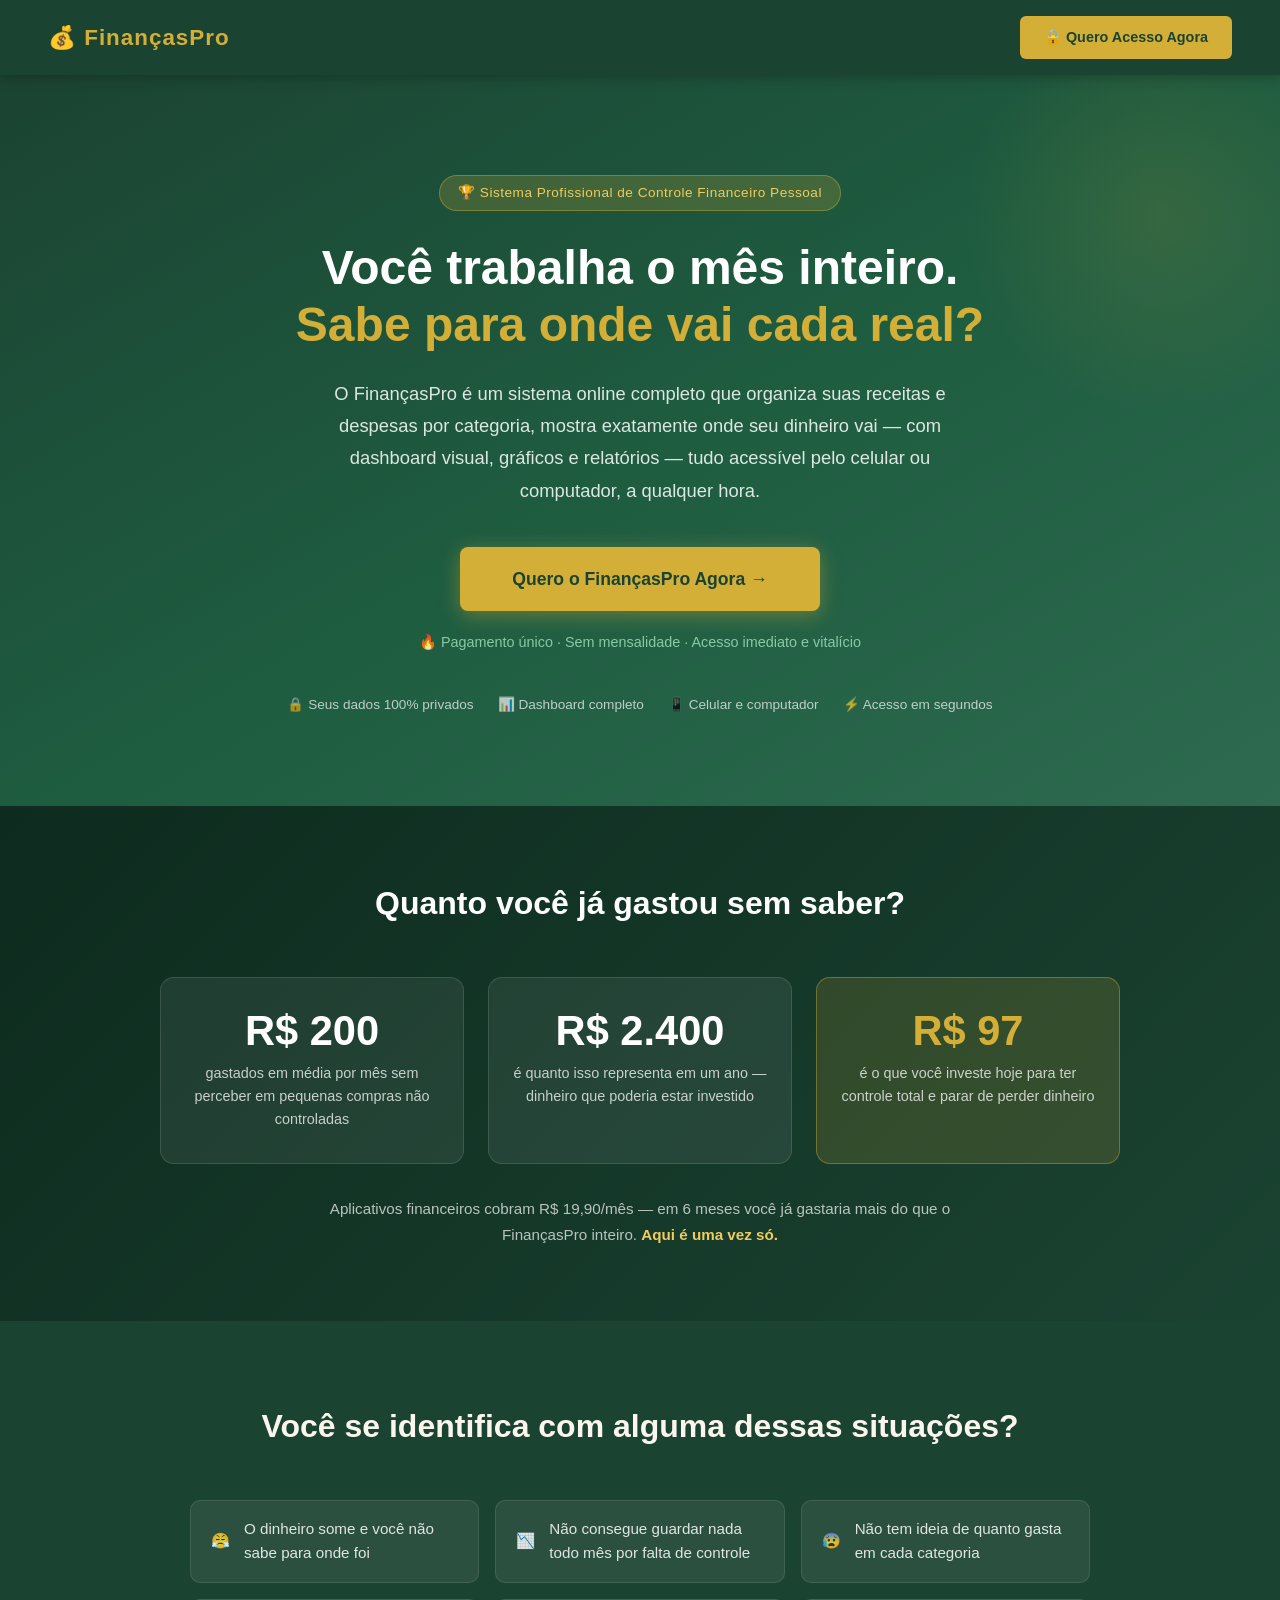
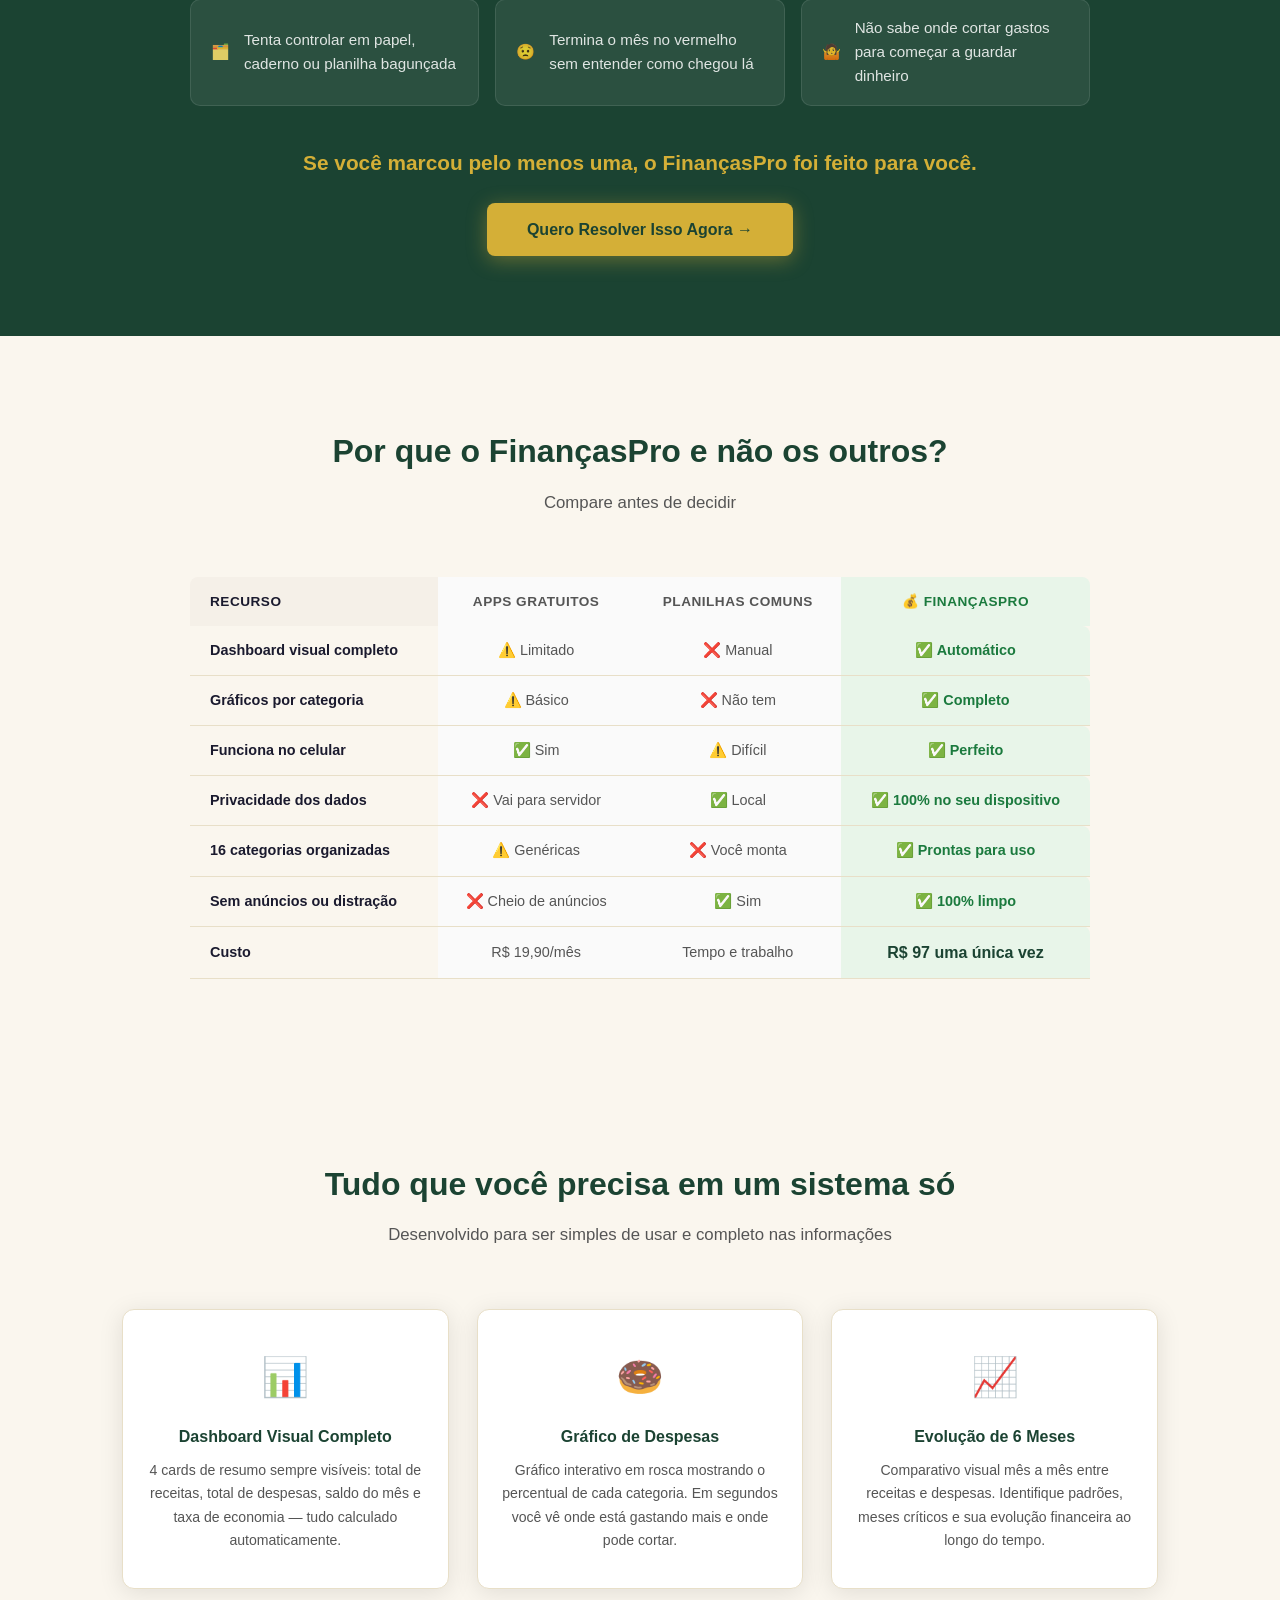
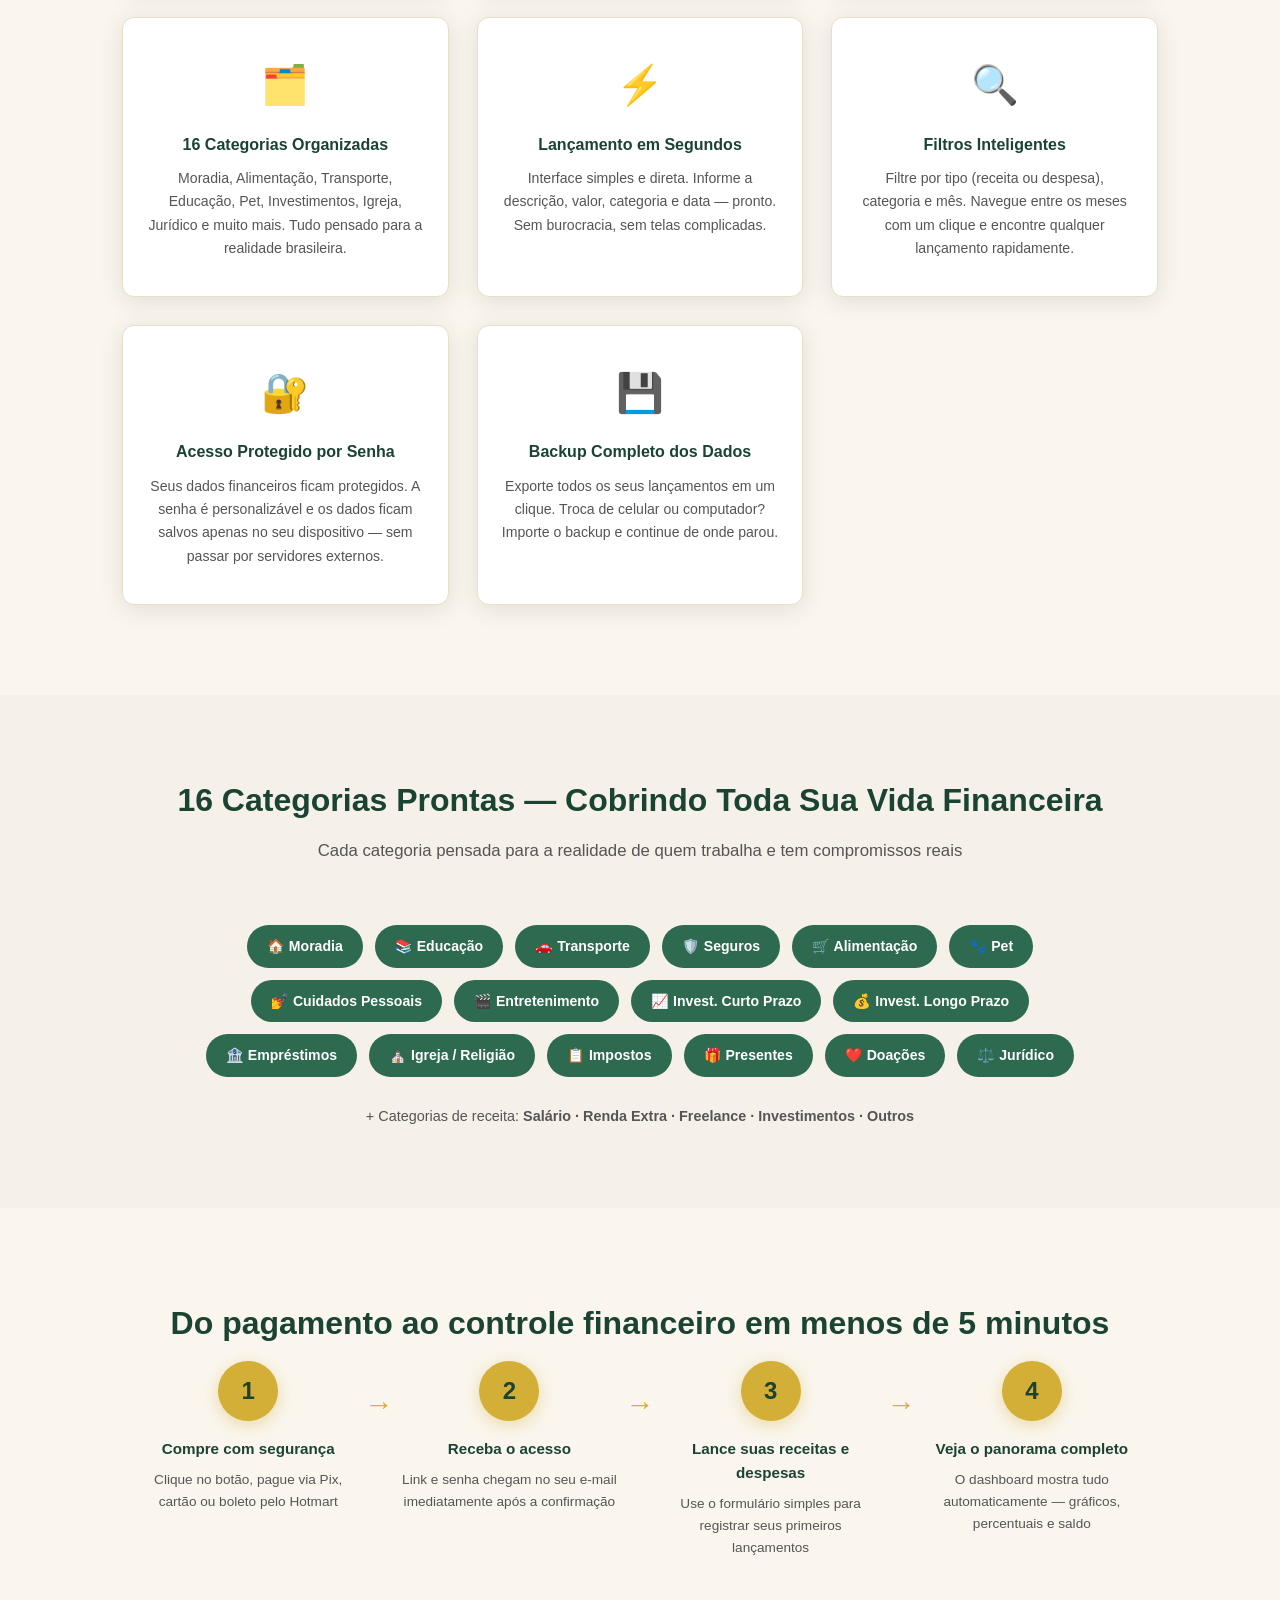
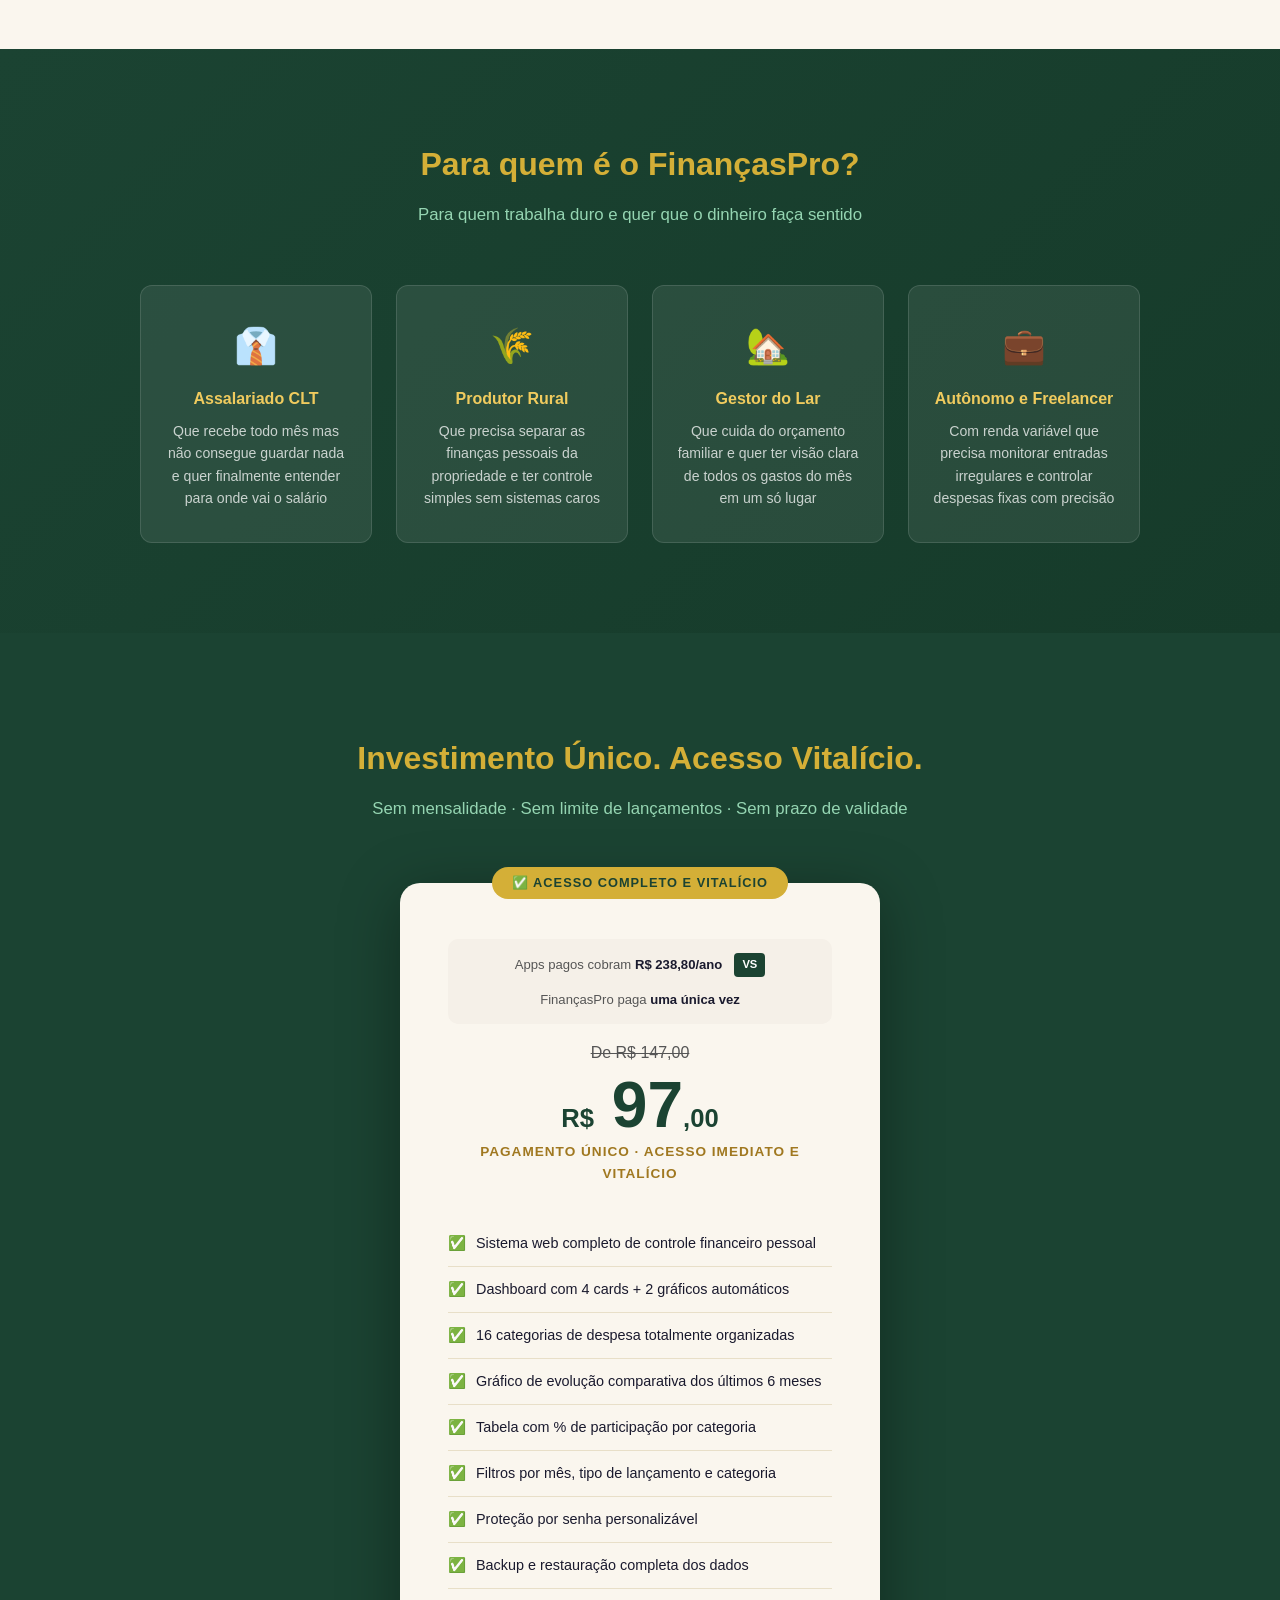
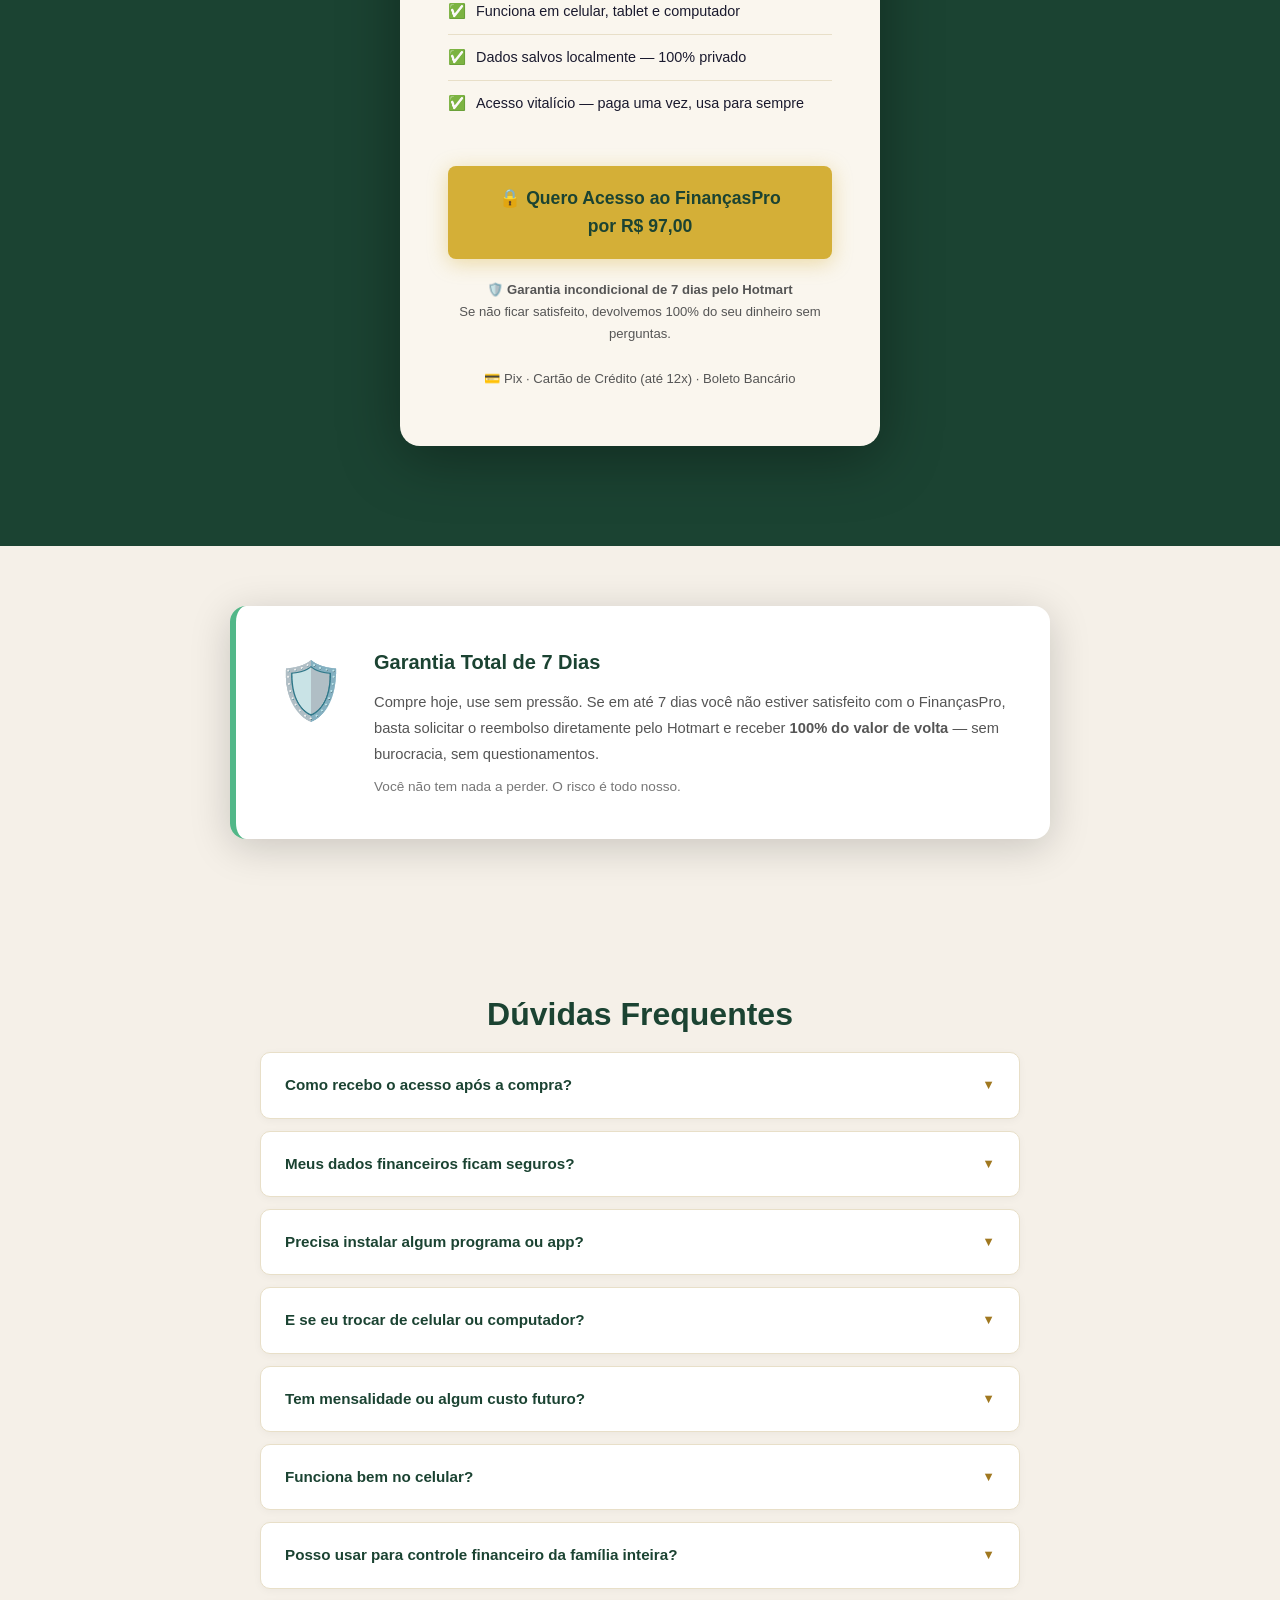
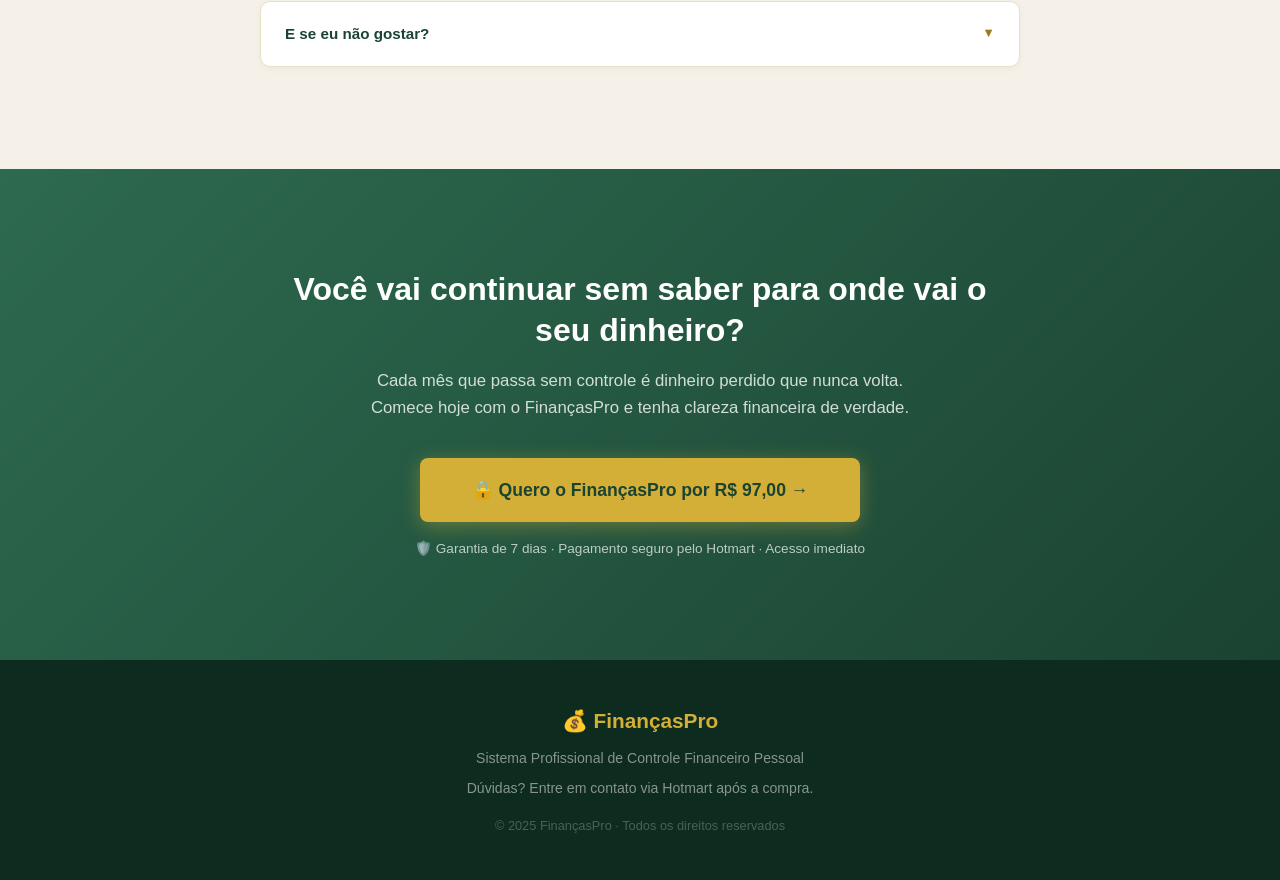
==== commit d4ad0d77: "Update descriptions and links in index.html" ====
--- a/index.html
+++ b/index.html
@@ -36,7 +36,7 @@
     <div class="ancora-grid">
       <div class="ancora-item">
         <div class="ancora-num">R$ 200</div>
-        <div class="ancora-desc">gastos em média por mês, sem perceber, em pequenas compras não controladas</div>
+        <div class="ancora-desc">gastados em média por mês sem perceber em pequenas compras não controladas</div>
       </div>
       <div class="ancora-item">
         <div class="ancora-num">R$ 2.400</div>
@@ -303,7 +303,7 @@
         <li>Dados salvos localmente — 100% privado</li>
         <li>Acesso vitalício — paga uma vez, usa para sempre</li>
       </ul>
-      <a href="https://hotmart.com/SEU-LINK-AQUI" class="buy-btn" target="_blank">
+      <a href="https://go.hotmart.com/W105603611X" class="buy-btn" target="_blank">
         🔒 Quero Acesso ao FinançasPro por R$ 97,00
       </a>
       <div class="guarantee">
--- a/css/style.css
+++ b/css/style.css
@@ -589,6 +589,167 @@
 footer p { color: rgba(255,255,255,0.5); font-size: 0.88rem; }
 
 /* ================================================
+   ÂNCORA DE VALOR
+   ================================================ */
+.ancora-valor {
+  padding: 72px 48px;
+  background: linear-gradient(135deg, #0D2B1E, var(--verde-escuro));
+}
+
+.ancora-valor .section-title { margin-bottom: 48px; }
+
+.ancora-grid {
+  display: grid;
+  grid-template-columns: repeat(auto-fit, minmax(240px, 1fr));
+  gap: 24px;
+  max-width: 960px;
+  margin: 0 auto 32px;
+}
+
+.ancora-item {
+  background: rgba(255,255,255,0.07);
+  border: 1px solid rgba(255,255,255,0.12);
+  border-radius: 14px;
+  padding: 32px 24px;
+  text-align: center;
+  opacity: 0;
+  transform: translateY(20px);
+  transition: opacity 0.5s, transform 0.5s;
+}
+.ancora-item.visible { opacity: 1; transform: translateY(0); }
+.ancora-item.destaque {
+  background: rgba(212,175,55,0.15);
+  border-color: rgba(212,175,55,0.4);
+}
+
+.ancora-num {
+  font-size: 2.6rem;
+  font-weight: bold;
+  color: var(--branco);
+  margin-bottom: 10px;
+  line-height: 1;
+}
+
+.ancora-desc {
+  color: rgba(255,255,255,0.75);
+  font-size: 0.9rem;
+  line-height: 1.6;
+}
+
+.ancora-sub {
+  text-align: center;
+  color: rgba(255,255,255,0.7);
+  font-size: 0.95rem;
+  max-width: 680px;
+  margin: 0 auto;
+  line-height: 1.75;
+}
+.ancora-sub strong { color: var(--dourado-claro); }
+
+/* ================================================
+   COMPARATIVO
+   ================================================ */
+.comparativo {
+  padding: 90px 48px;
+  background: var(--bege-claro);
+}
+
+.comp-table-wrap { overflow-x: auto; }
+
+.comp-table {
+  width: 100%;
+  max-width: 900px;
+  margin: 0 auto;
+  border-collapse: collapse;
+  font-size: 0.9rem;
+}
+
+.comp-table th {
+  padding: 14px 20px;
+  text-align: center;
+  font-size: 0.85rem;
+  text-transform: uppercase;
+  letter-spacing: 0.5px;
+}
+.comp-table th:first-child { text-align: left; background: var(--bege); border-radius: 8px 0 0 0; }
+.comp-table .col-outros { background: #f0f0f0; color: var(--texto-medio); }
+.comp-table .col-fp { background: var(--verde-escuro); color: var(--dourado); border-radius: 0 8px 0 0; }
+
+.comp-table td {
+  padding: 13px 20px;
+  border-bottom: 1px solid var(--bege-escuro);
+  vertical-align: middle;
+}
+.comp-table td:first-child { font-weight: bold; color: var(--texto-escuro); background: var(--bege-claro); }
+.comp-table .col-outros { text-align: center; background: #fafafa; color: var(--texto-medio); }
+.comp-table .col-fp { text-align: center; background: var(--verde-positivo-claro, #e8f5e9); color: var(--verde-positivo, #1b7a3e); font-weight: bold; }
+.comp-table .col-fp.destacado { color: var(--verde-escuro); font-size: 1rem; }
+.comp-table tbody tr:hover td { filter: brightness(0.97); }
+
+/* ================================================
+   GARANTIA DESTAQUE
+   ================================================ */
+.garantia {
+  padding: 60px 48px;
+  background: var(--bege);
+}
+
+.garantia-box {
+  display: flex;
+  align-items: flex-start;
+  gap: 28px;
+  background: var(--branco);
+  border-radius: 16px;
+  padding: 40px;
+  max-width: 820px;
+  margin: 0 auto;
+  box-shadow: var(--sombra-forte);
+  border-left: 6px solid var(--verde-claro);
+}
+
+.garantia-icon { font-size: 3.5rem; flex-shrink: 0; }
+
+.garantia-texto h3 {
+  color: var(--verde-escuro);
+  font-size: 1.25rem;
+  margin-bottom: 12px;
+}
+
+.garantia-texto p {
+  color: var(--texto-medio);
+  font-size: 0.92rem;
+  line-height: 1.75;
+}
+
+/* Comparativo de preço no card */
+.price-compare {
+  display: flex;
+  align-items: center;
+  justify-content: center;
+  gap: 12px;
+  background: var(--bege);
+  border-radius: 10px;
+  padding: 14px 20px;
+  margin-bottom: 16px;
+  font-size: 0.82rem;
+  color: var(--texto-medio);
+  flex-wrap: wrap;
+  text-align: center;
+}
+.price-compare strong { color: var(--texto-escuro); }
+.price-vs {
+  background: var(--verde-escuro);
+  color: var(--branco);
+  font-size: 0.7rem;
+  font-weight: bold;
+  padding: 3px 8px;
+  border-radius: 4px;
+}
+
+/* Prob solucao box */
+.prob-solucao-box { text-align: center; margin-top: 40px; }
+
+/* ================================================
    RESPONSIVO
    ================================================ */
 @media (max-width: 768px) {
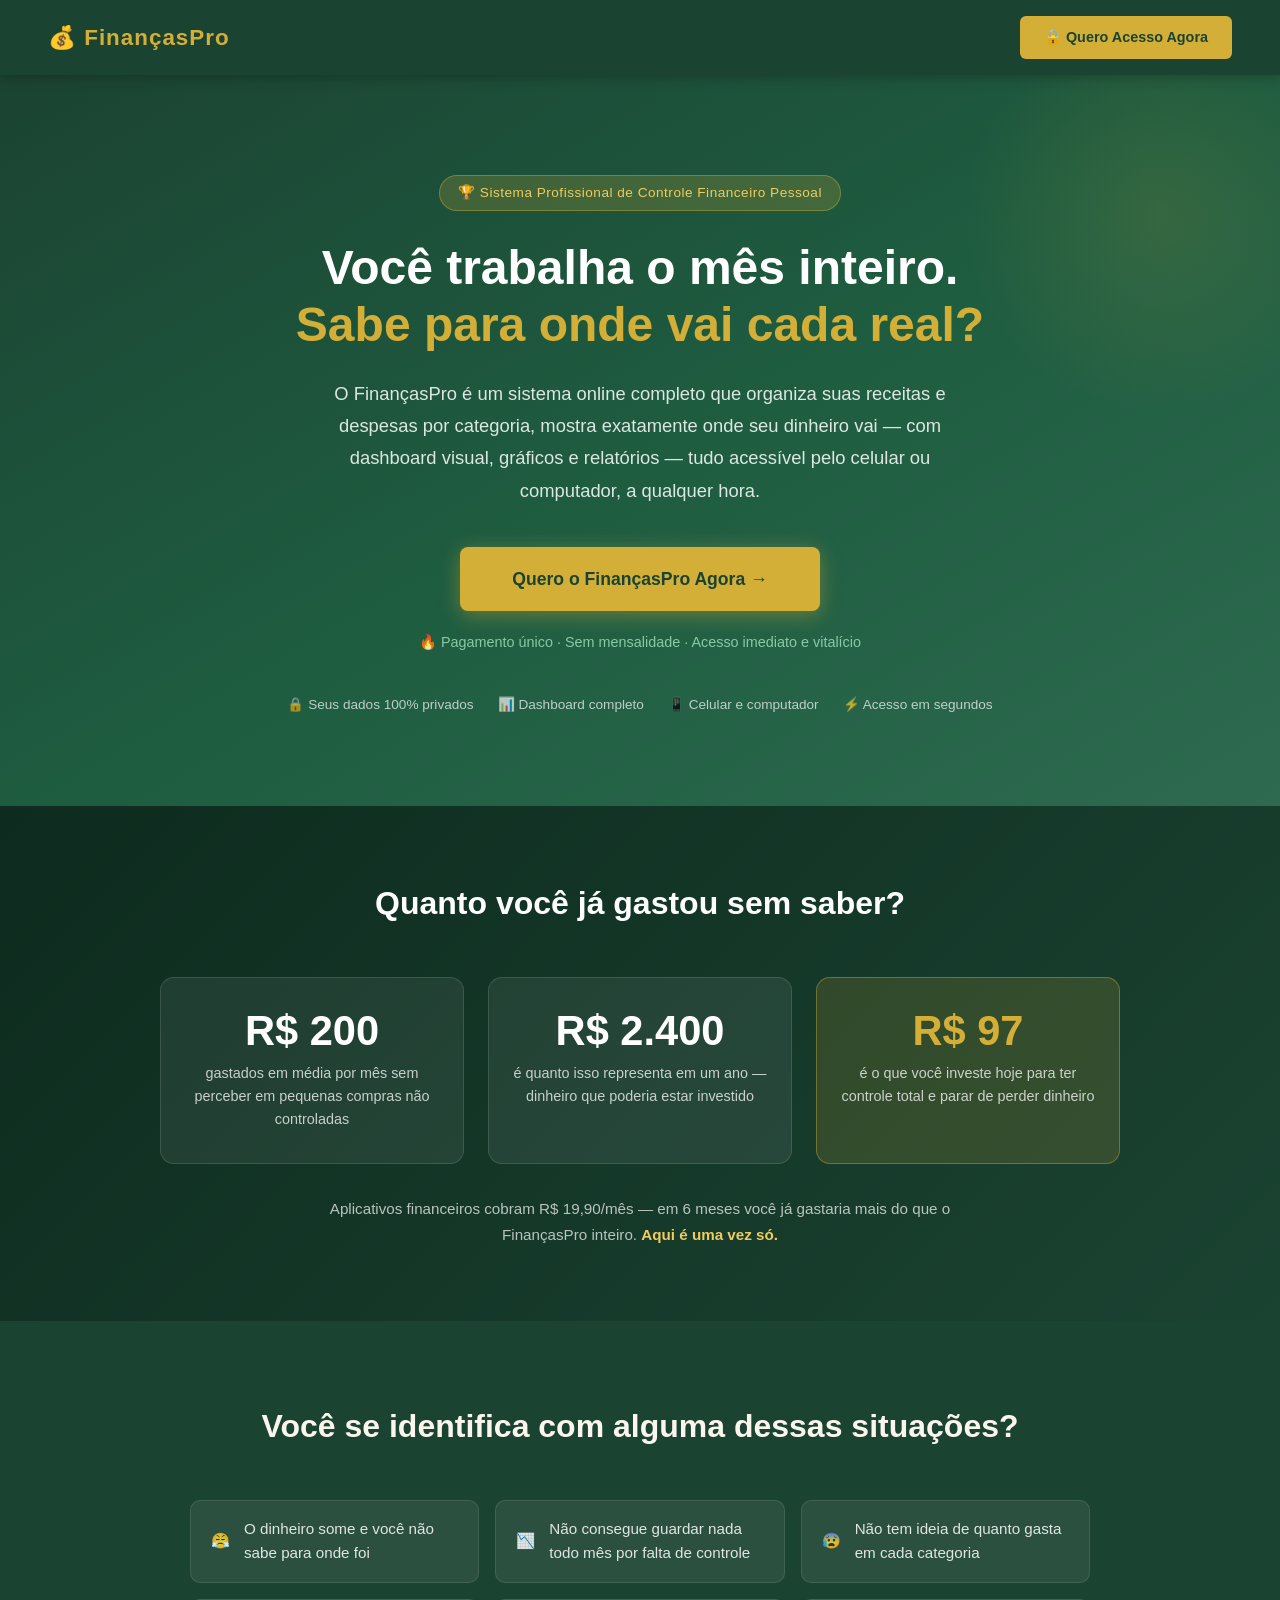
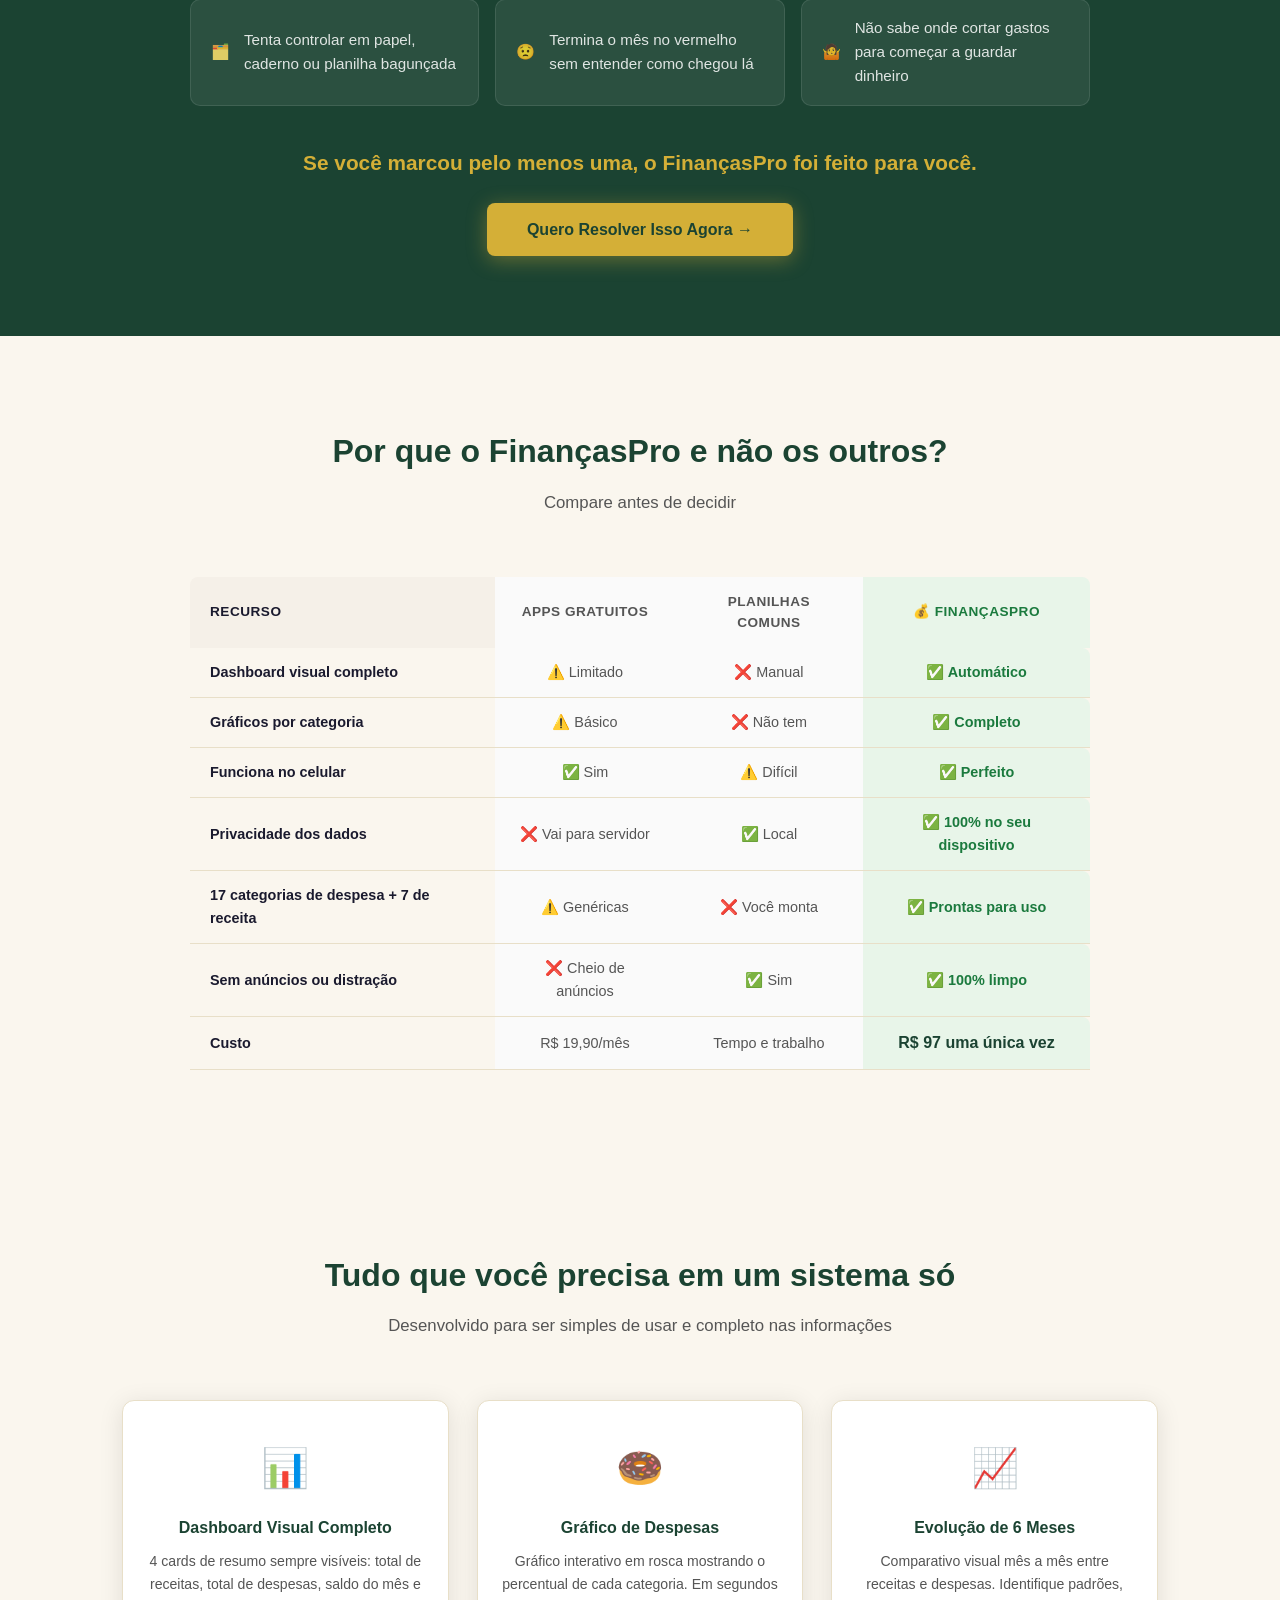
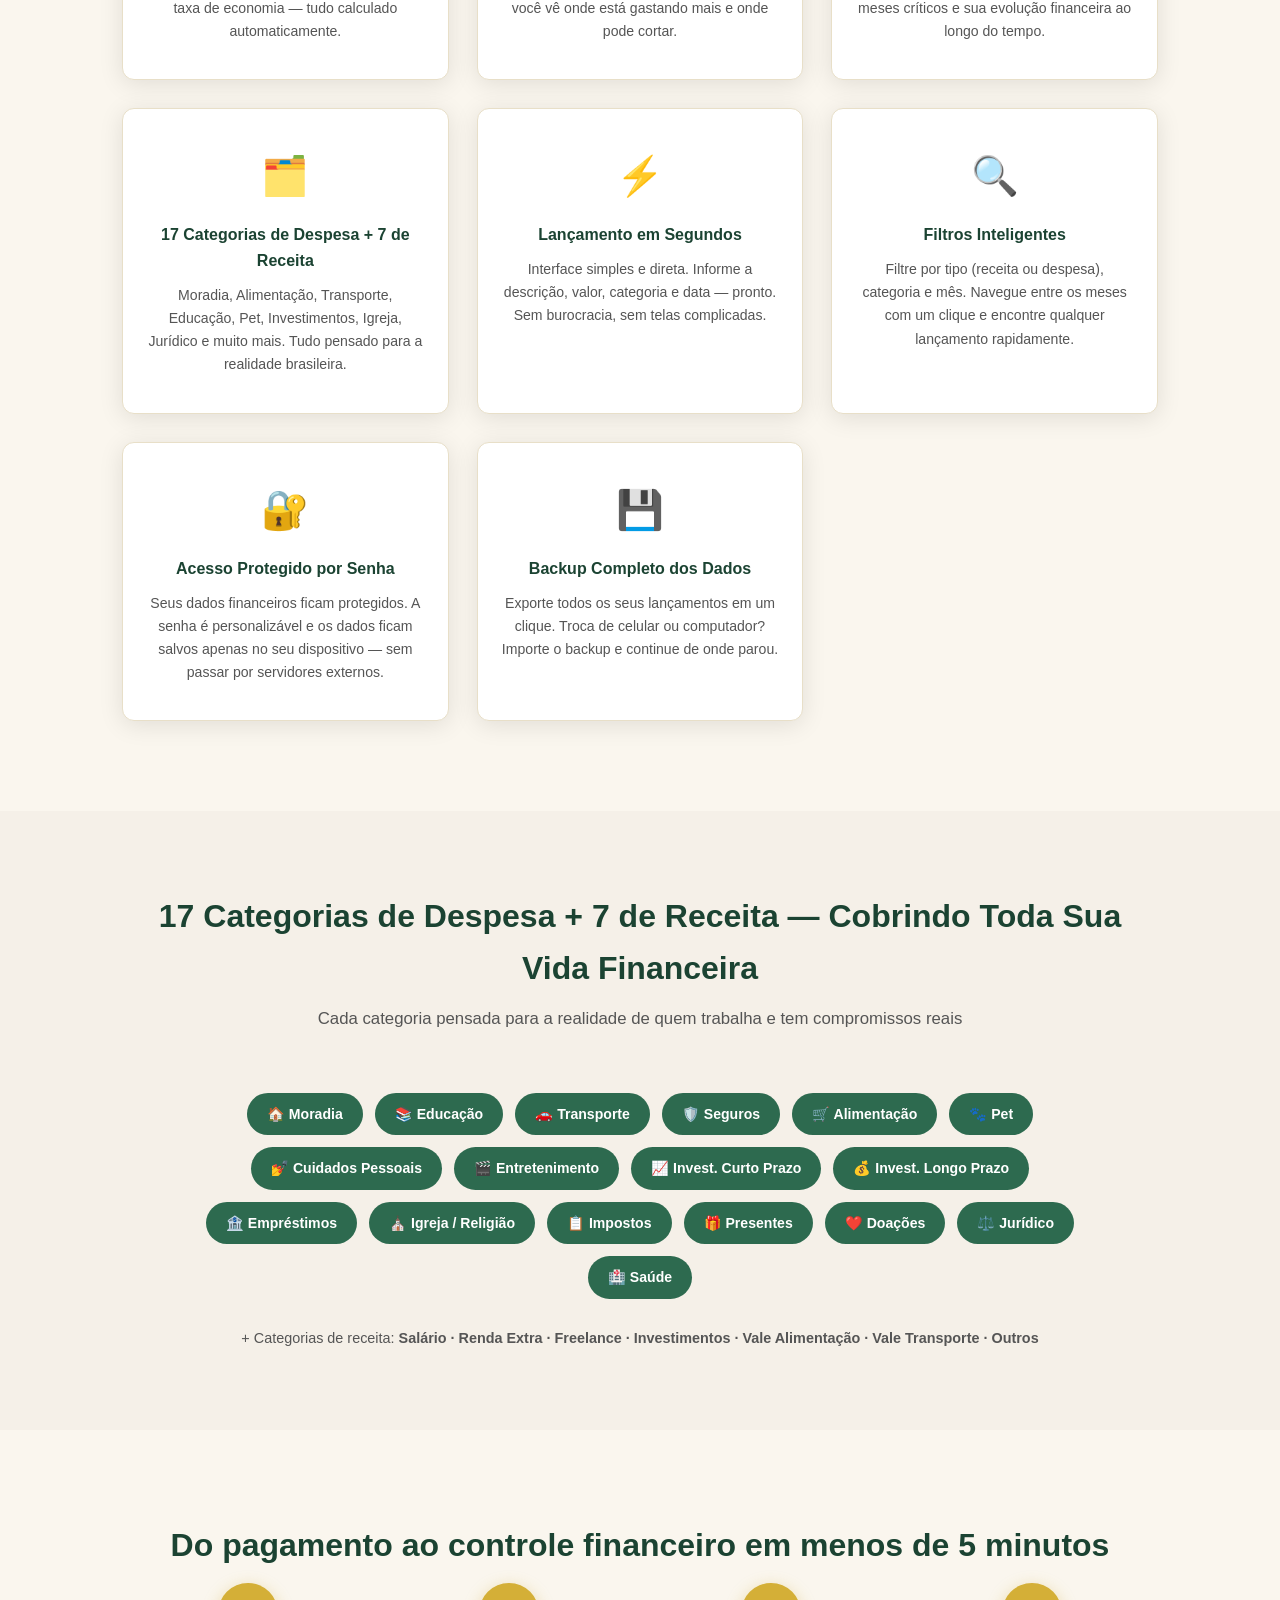
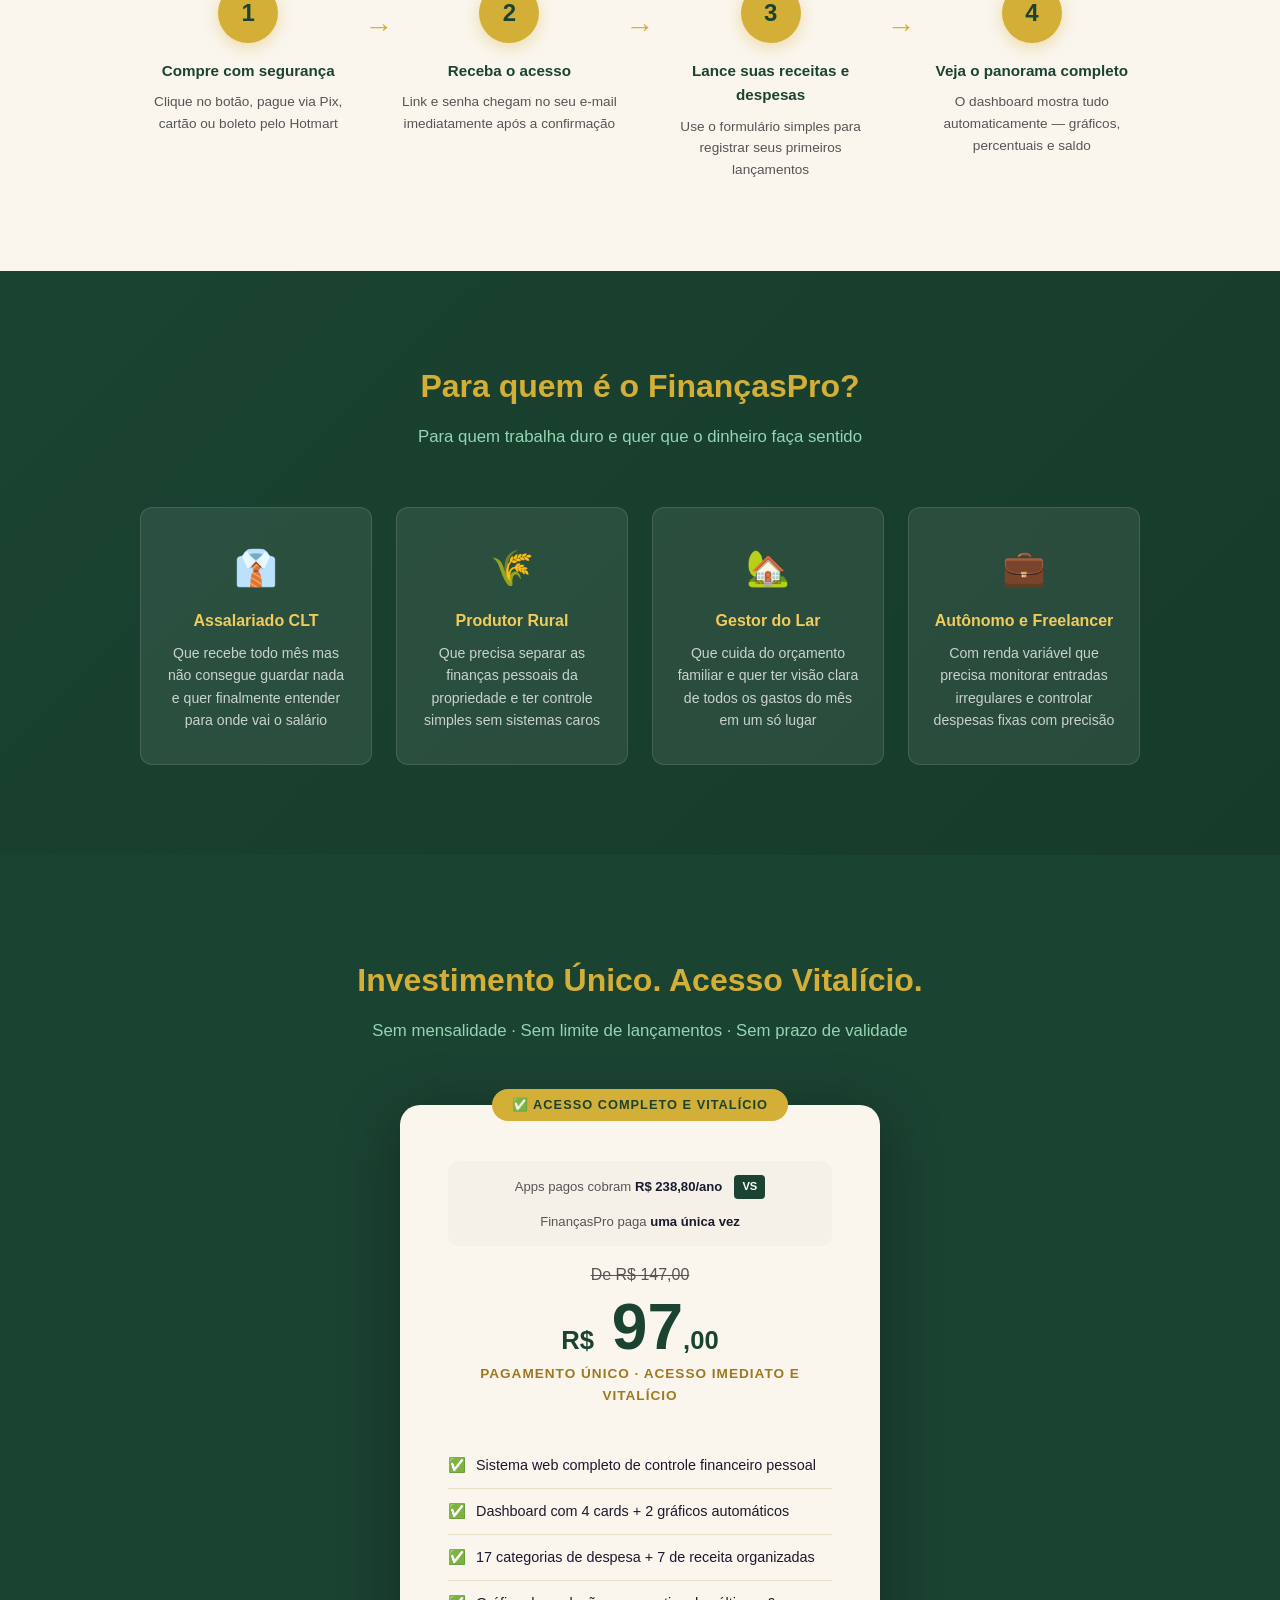
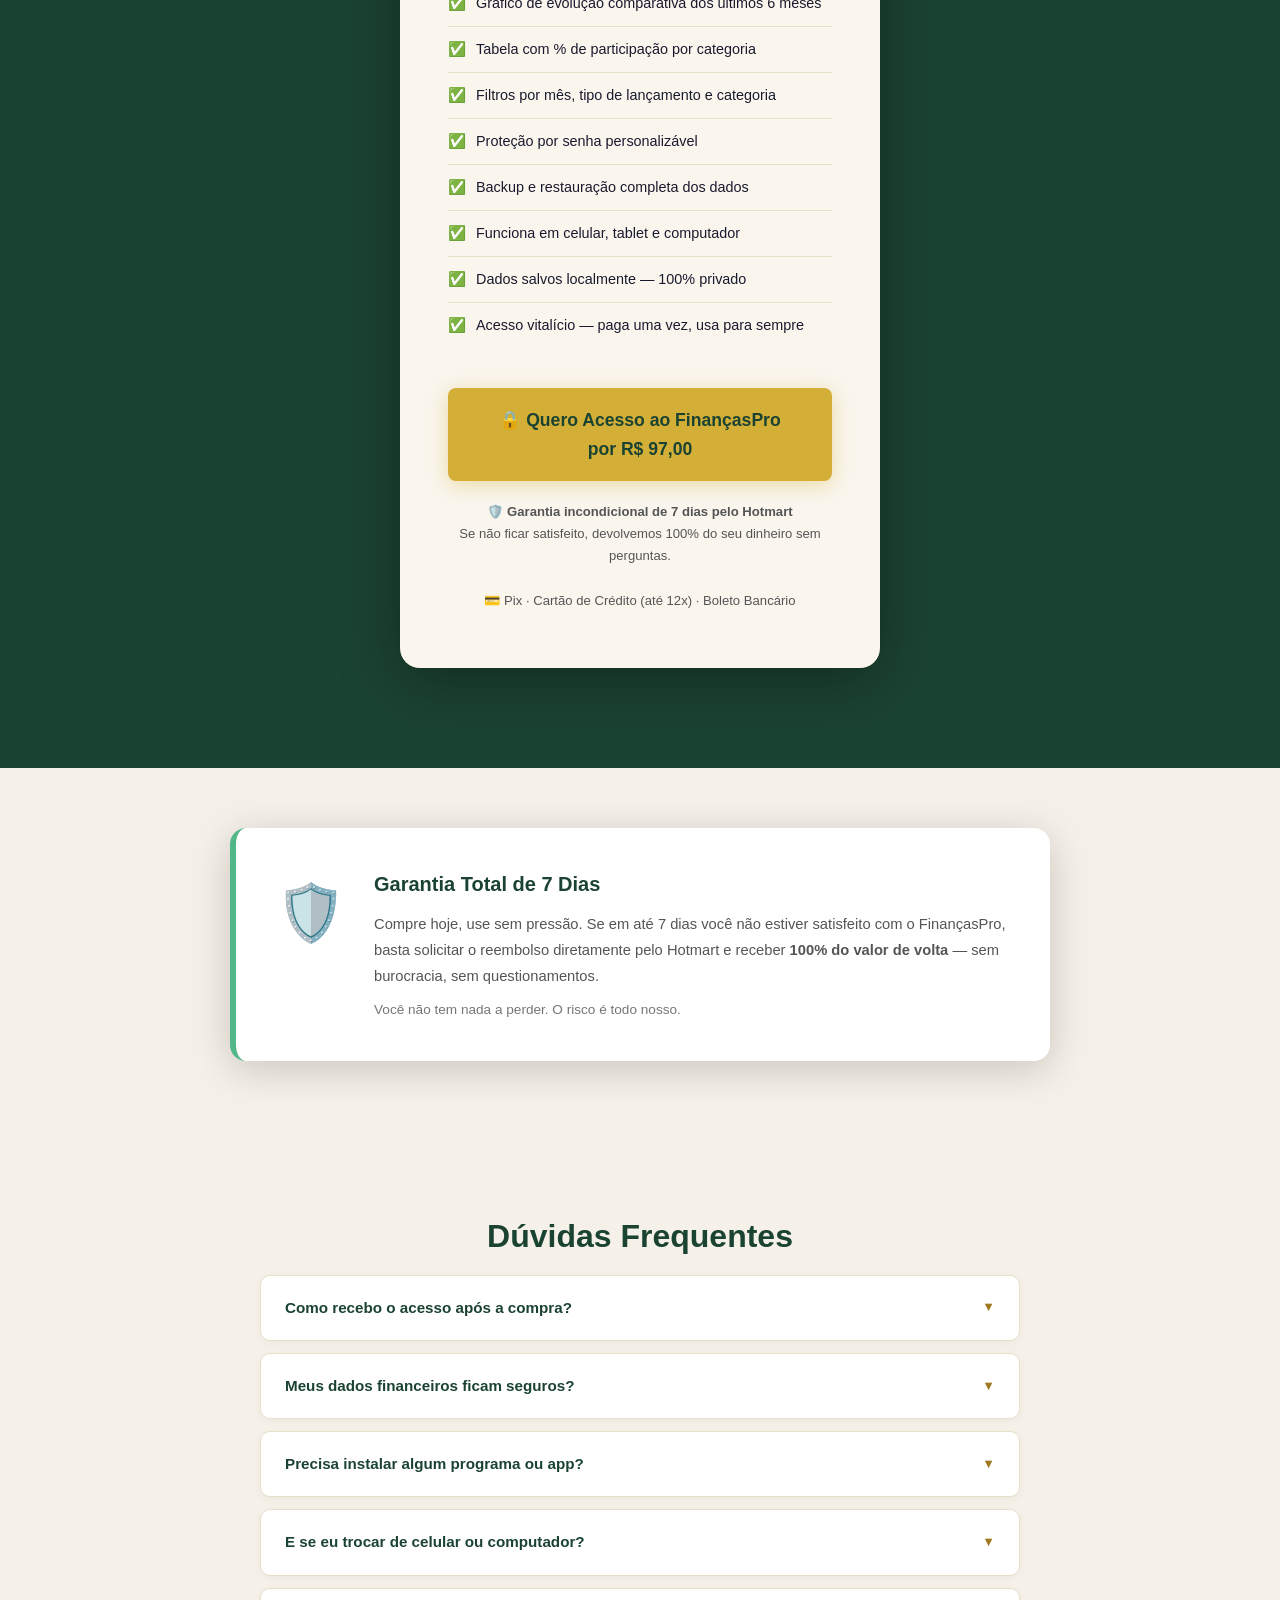
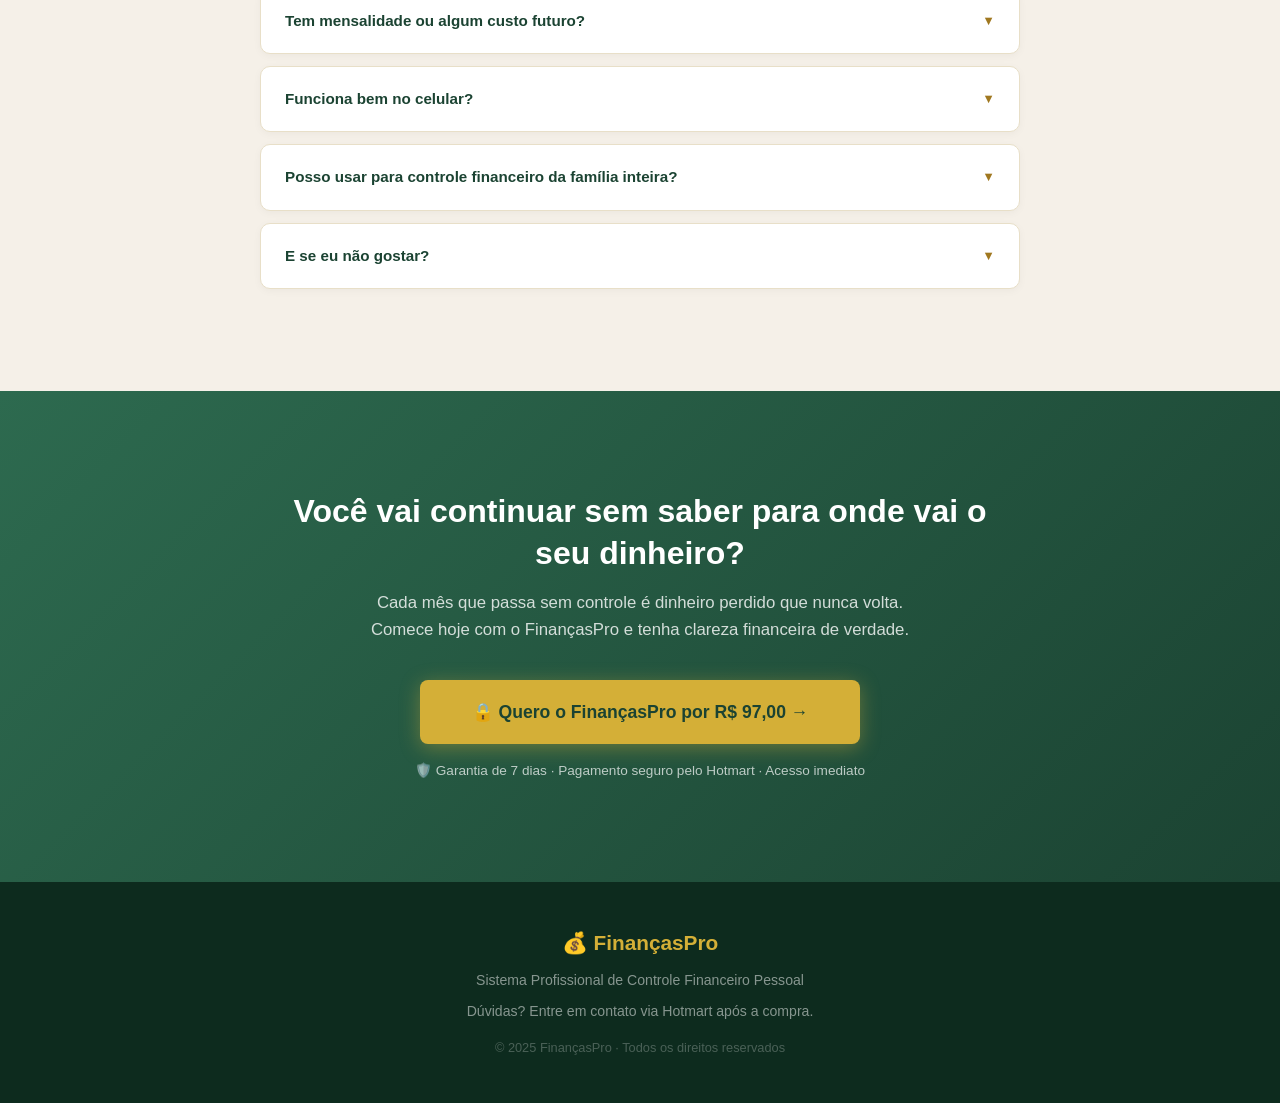
==== commit db65ce85: "Update category counts and links in index.html" ====
--- a/index.html
+++ b/index.html
@@ -111,7 +111,7 @@
             <td class="col-fp">✅ 100% no seu dispositivo</td>
           </tr>
           <tr>
-            <td>16 categorias organizadas</td>
+            <td>17 categorias de despesa + 7 de receita</td>
             <td class="col-outros">⚠️ Genéricas</td>
             <td class="col-outros">❌ Você monta</td>
             <td class="col-fp">✅ Prontas para uso</td>
@@ -157,7 +157,7 @@
       </div>
       <div class="feature-card">
         <div class="feature-icon">🗂️</div>
-        <h3>16 Categorias Organizadas</h3>
+        <h3>17 Categorias de Despesa + 7 de Receita</h3>
         <p>Moradia, Alimentação, Transporte, Educação, Pet, Investimentos, Igreja, Jurídico e muito mais. Tudo pensado para a realidade brasileira.</p>
       </div>
       <div class="feature-card">
@@ -187,7 +187,7 @@
 <!-- CATEGORIAS -->
 <section class="categories">
   <div class="container">
-    <h2 class="section-title">16 Categorias Prontas — Cobrindo Toda Sua Vida Financeira</h2>
+    <h2 class="section-title">17 Categorias de Despesa + 7 de Receita — Cobrindo Toda Sua Vida Financeira</h2>
     <p class="section-subtitle">Cada categoria pensada para a realidade de quem trabalha e tem compromissos reais</p>
     <div class="categories-list">
       <span class="cat-tag">🏠 Moradia</span>
@@ -206,9 +206,10 @@
       <span class="cat-tag">🎁 Presentes</span>
       <span class="cat-tag">❤️ Doações</span>
       <span class="cat-tag">⚖️ Jurídico</span>
+      <span class="cat-tag">🏥 Saúde</span>
     </div>
     <p style="text-align:center;margin-top:28px;color:var(--texto-medio);font-size:0.9rem">
-      + Categorias de receita: <strong>Salário · Renda Extra · Freelance · Investimentos · Outros</strong>
+      + Categorias de receita: <strong>Salário · Renda Extra · Freelance · Investimentos · Vale Alimentação · Vale Transporte · Outros</strong>
     </p>
   </div>
 </section>
@@ -293,7 +294,7 @@
       <ul class="price-list">
         <li>Sistema web completo de controle financeiro pessoal</li>
         <li>Dashboard com 4 cards + 2 gráficos automáticos</li>
-        <li>16 categorias de despesa totalmente organizadas</li>
+        <li>17 categorias de despesa + 7 de receita organizadas</li>
         <li>Gráfico de evolução comparativa dos últimos 6 meses</li>
         <li>Tabela com % de participação por categoria</li>
         <li>Filtros por mês, tipo de lançamento e categoria</li>
@@ -303,7 +304,7 @@
         <li>Dados salvos localmente — 100% privado</li>
         <li>Acesso vitalício — paga uma vez, usa para sempre</li>
       </ul>
-      <a href="https://go.hotmart.com/W105603611X" class="buy-btn" target="_blank">
+      <a href="https://hotmart.com/SEU-LINK-AQUI" class="buy-btn" target="_blank">
         🔒 Quero Acesso ao FinançasPro por R$ 97,00
       </a>
       <div class="guarantee">
